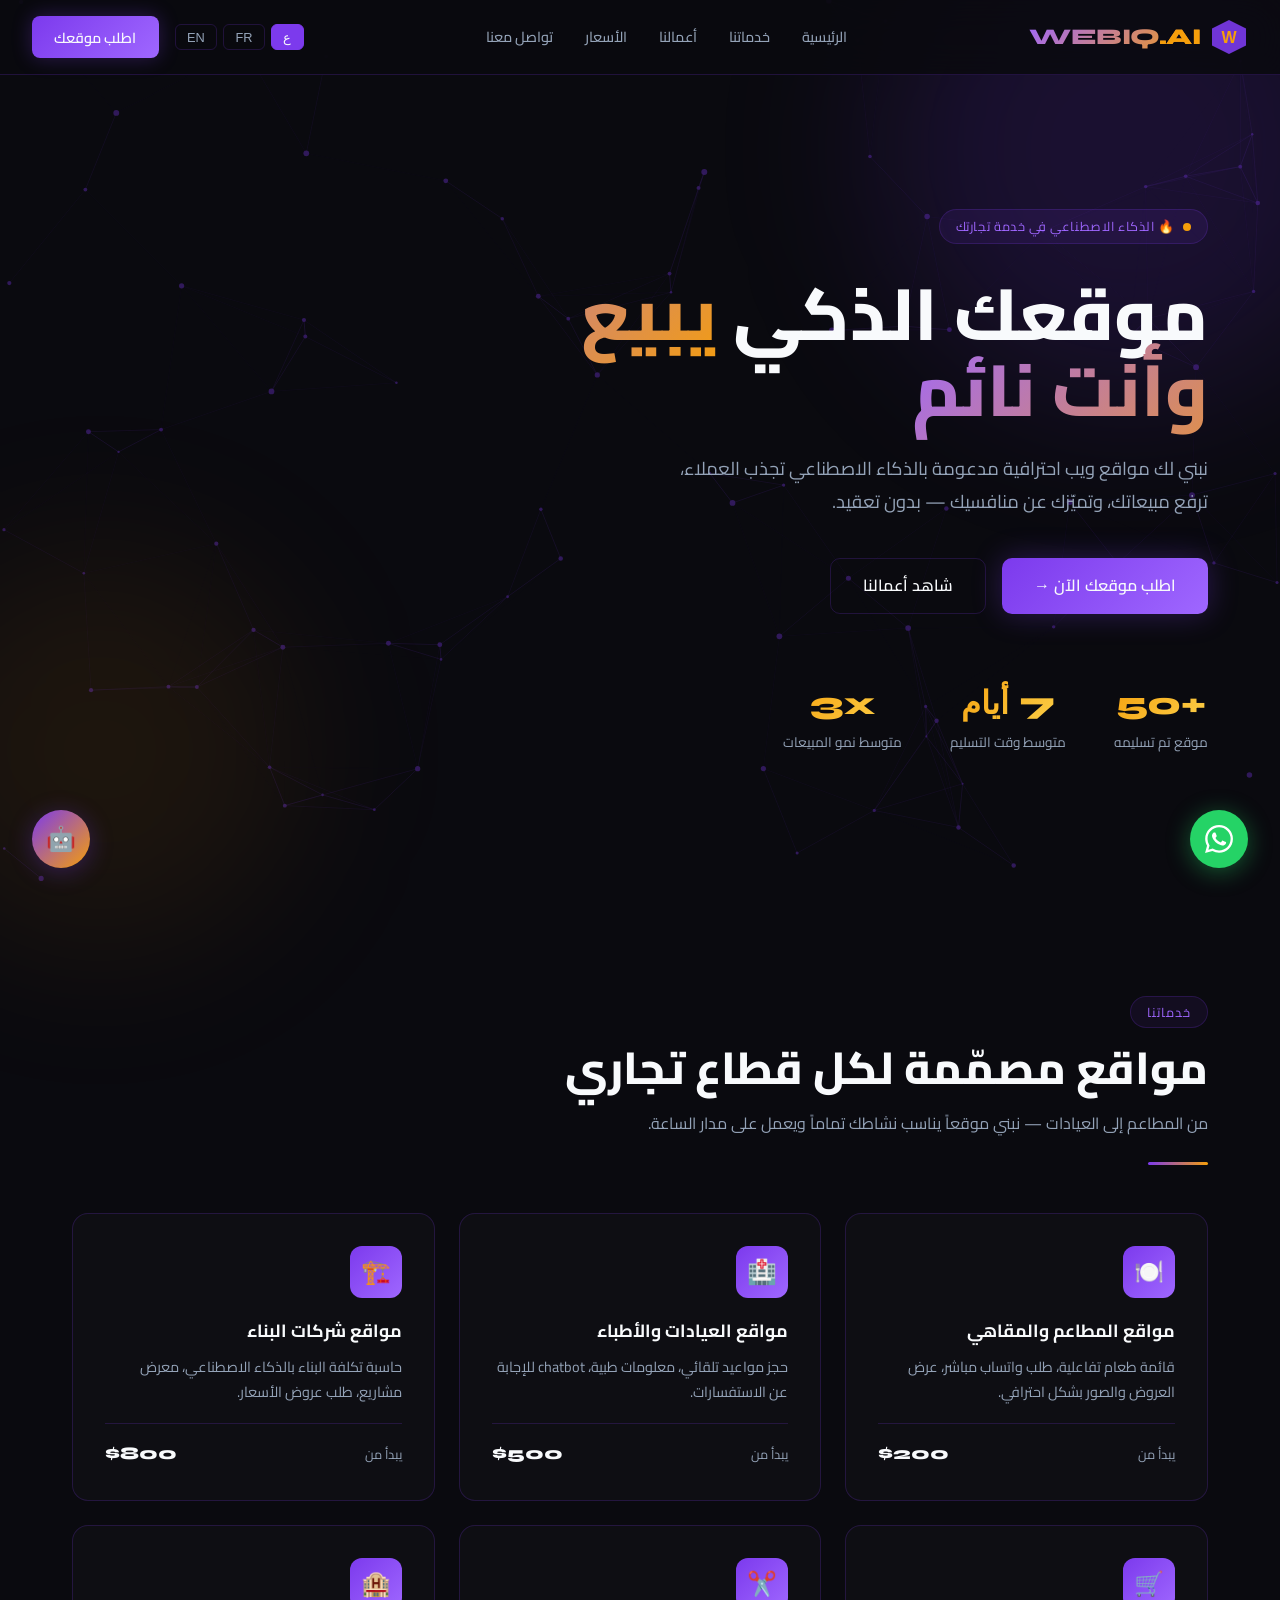
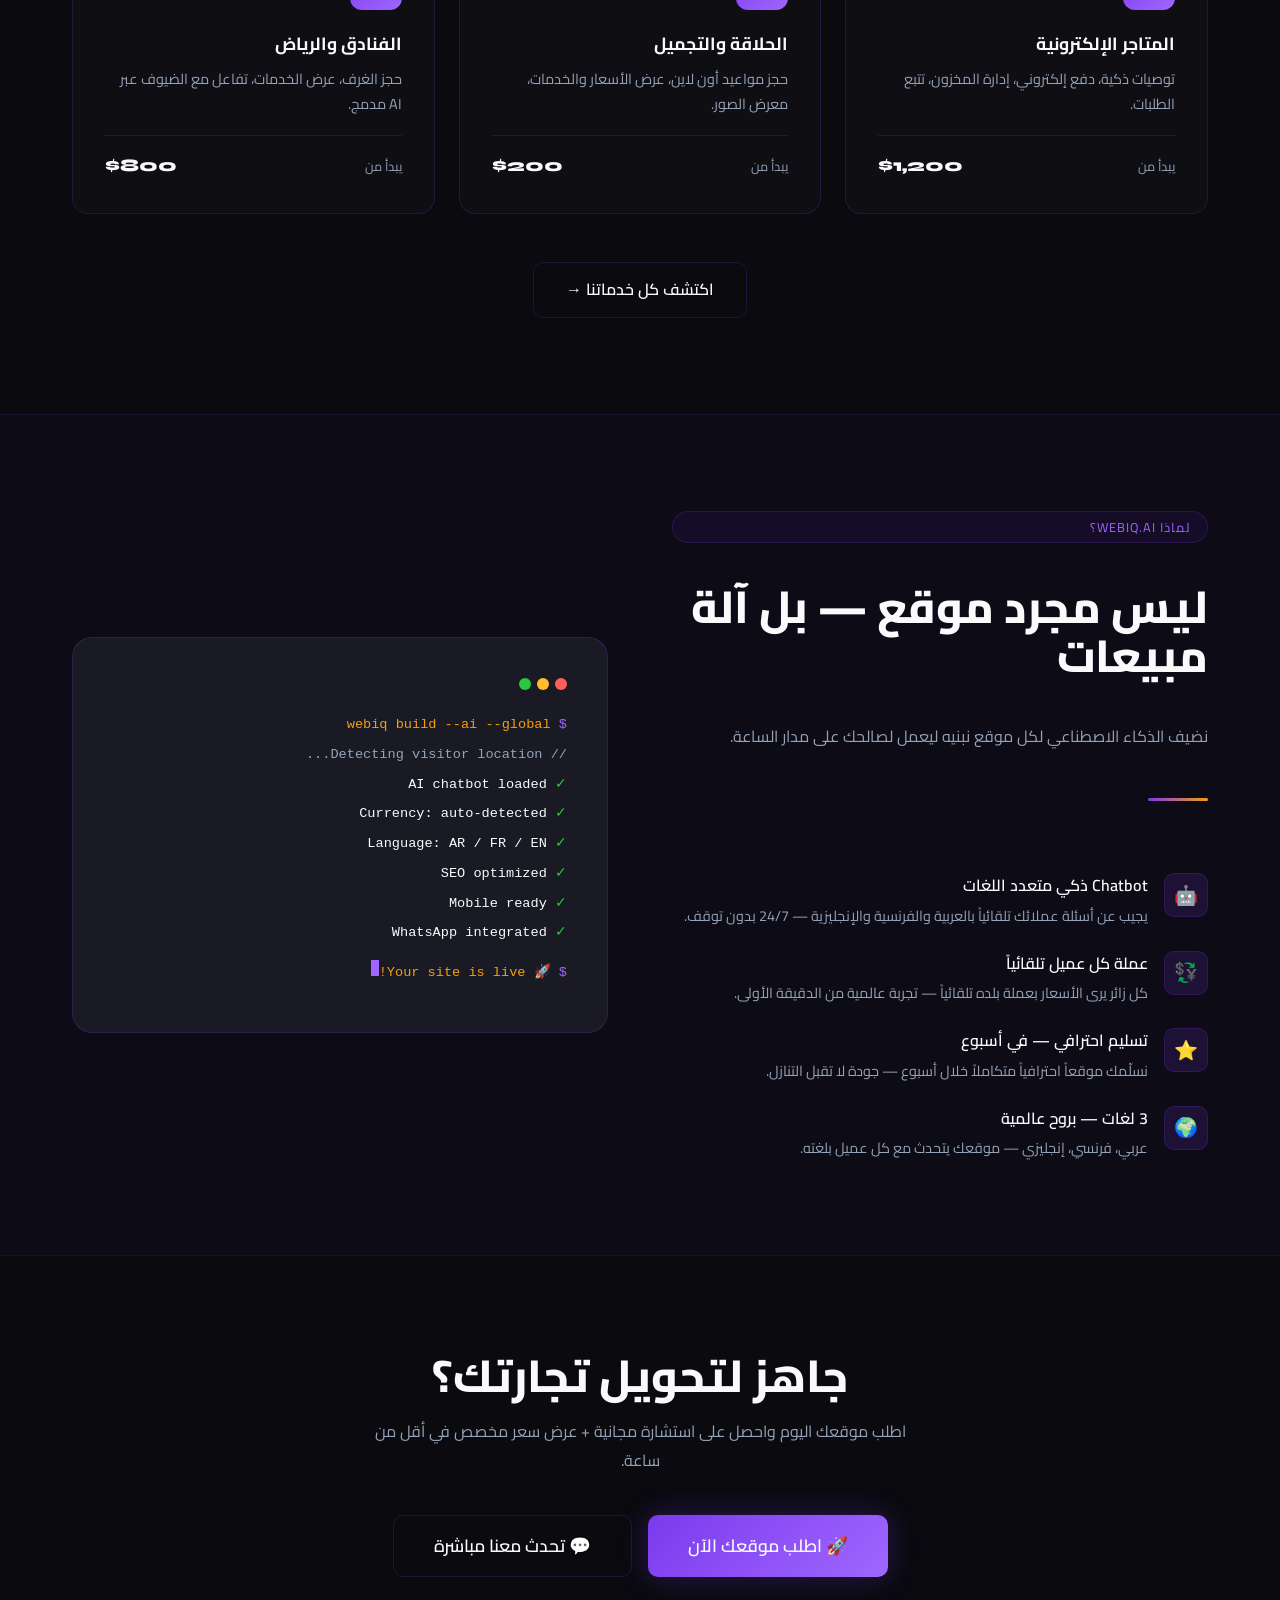
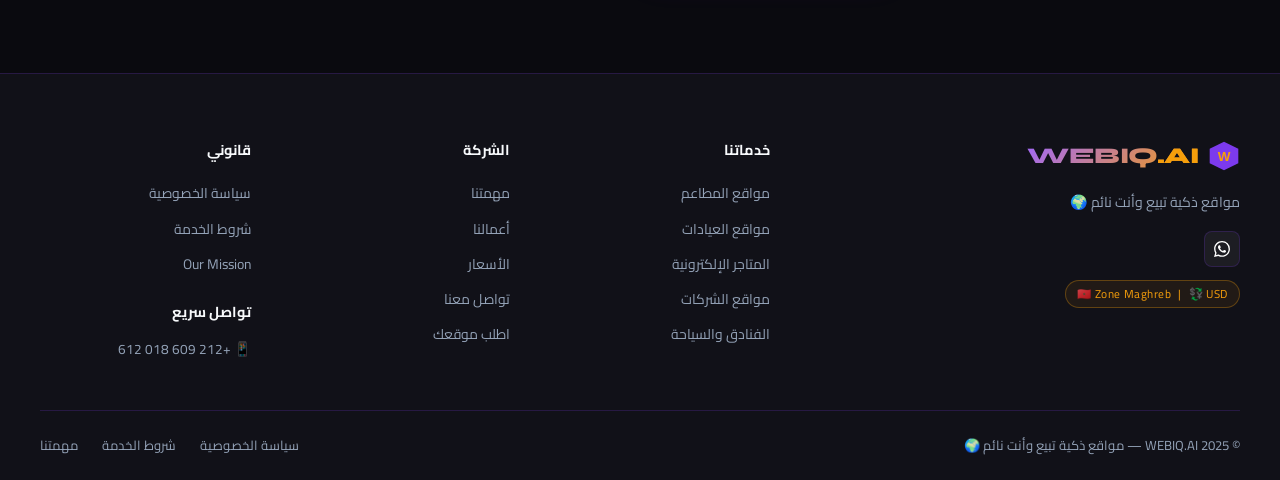
==== index.html @ ab4dd6e6 "the webiq site webiq-site" ====
<!DOCTYPE html>
<html lang="ar" dir="rtl">
<head>
<meta charset="UTF-8">
<meta name="viewport" content="width=device-width, initial-scale=1.0">
<title>WEBIQ.AI — Smart AI Websites That Sell While You Sleep</title>
<meta name="description" content="WEBIQ.AI builds professional AI-powered websites for businesses worldwide. Trilingual (AR/FR/EN), AI chatbot, smart booking, and automatic local currency display.">
<meta name="keywords" content="AI website, site web IA, موقع ذكاء اصطناعي, Maroc, Morocco, web design, chatbot, booking">
<meta property="og:title" content="WEBIQ.AI — Smart AI Websites">
<meta property="og:description" content="Professional AI-powered websites for businesses worldwide. 7-day professional delivery.">
<meta property="og:type" content="website">
<link rel="canonical" href="https://webiq.ai/">
<link rel="icon" href="data:image/svg+xml,<svg xmlns='http://www.w3.org/2000/svg' viewBox='0 0 100 100'><polygon points='50,5 95,27.5 95,72.5 50,95 5,72.5 5,27.5' fill='%237C3AED'/><text y='.9em' x='50%' text-anchor='middle' font-size='45' font-weight='900' fill='%23F59E0B' font-family='Arial'>W</text></svg>">
<link rel="stylesheet" href="style.css">
</head>
<body class="rtl">

<canvas id="neural-canvas"></canvas>
<div class="glow-orb orb1"></div>
<div class="glow-orb orb2"></div>

<!-- NAVBAR -->
<nav class="navbar">
  <a href="index.html" class="logo">
    <svg class="logo-icon" viewBox="0 0 38 38" fill="none">
      <polygon points="19,2 36,10.5 36,27.5 19,36 2,27.5 2,10.5" fill="#7C3AED" opacity="0.9"/>
      <text x="19" y="25" text-anchor="middle" font-size="16" font-weight="900" fill="#F59E0B" font-family="Arial">W</text>
    </svg>
    <span class="logo-text">WEBIQ<span class="logo-dot">.AI</span></span>
  </a>
  <ul class="nav-links">
    <li><a href="index.html" id="nav-home">الرئيسية</a></li>
    <li><a href="services.html" id="nav-services">خدماتنا</a></li>
    <li><a href="portfolio.html" id="nav-portfolio">أعمالنا</a></li>
    <li><a href="pricing.html" id="nav-pricing">الأسعار</a></li>
    <li><a href="contact.html" id="nav-contact">تواصل معنا</a></li>
  </ul>
  <div style="display:flex;align-items:center;gap:1rem;">
    <div class="lang-switcher">
      <button class="lang-btn" data-lang="ar">ع</button>
      <button class="lang-btn" data-lang="fr">FR</button>
      <button class="lang-btn" data-lang="en">EN</button>
    </div>
    <a href="order.html" class="nav-cta" id="nav-order">اطلب موقعك</a>
  </div>
</nav>

<!-- HERO -->
<div style="max-width:1200px;margin:0 auto;position:relative;z-index:1;">
<section class="hero">
  <div class="hero-content">
    <div class="hero-badge">
      <span class="pulse"></span>
      <span id="hero-badge">🔥 الذكاء الاصطناعي في خدمة تجارتك</span>
    </div>
    <h1 id="hero-h1">موقعك الذكي <span class="gradient-text">يبيع وأنت نائم</span></h1>
    <p id="hero-p">نبني لك مواقع ويب احترافية مدعومة بالذكاء الاصطناعي تجذب العملاء، ترفع مبيعاتك، وتميّزك عن منافسيك — بدون تعقيد.</p>
    <div class="hero-actions">
      <a href="order.html" class="btn-primary" id="hero-cta1">اطلب موقعك الآن →</a>
      <a href="portfolio.html" class="btn-secondary" id="hero-cta2">شاهد أعمالنا</a>
    </div>
    <div class="hero-stats">
      <div class="stat-item"><span class="stat-num" id="stat1-num">+50</span><span class="stat-label" id="stat1-label">موقع تم تسليمه</span></div>
      <div class="stat-item"><span class="stat-num" id="stat2-num">7 أيام</span><span class="stat-label" id="stat2-label">متوسط وقت التسليم</span></div>
      <div class="stat-item"><span class="stat-num" id="stat3-num">3x</span><span class="stat-label" id="stat3-label">متوسط نمو المبيعات</span></div>
    </div>
  </div>
</section>
</div>

<!-- SERVICES PREVIEW -->
<section style="position:relative;z-index:1;">
<div class="section-wrap">
  <span class="section-badge" id="services-badge">خدماتنا</span>
  <h2 class="section-title" id="services-title">مواقع مصمّمة لكل قطاع تجاري</h2>
  <p class="section-sub" id="services-sub">من المطاعم إلى العيادات — نبني موقعاً يناسب نشاطك تماماً ويعمل على مدار الساعة.</p>
  <div class="divider"></div>
  <div class="services-grid">
    <div class="service-card">
      <div class="service-icon">🍽️</div>
      <h3 id="sc1-title">مواقع المطاعم والمقاهي</h3>
      <p id="sc1-desc">قائمة طعام تفاعلية، طلب واتساب مباشر، عرض العروض والصور بشكل احترافي.</p>
      <div class="service-price"><span class="price-from" id="price-from-1">يبدأ من</span><span data-usd="250"></span></div>
    </div>
    <div class="service-card">
      <div class="service-icon">🏥</div>
      <h3 id="sc2-title">مواقع العيادات والأطباء</h3>
      <p id="sc2-desc">حجز مواعيد تلقائي، معلومات طبية، chatbot للإجابة عن الاستفسارات.</p>
      <div class="service-price"><span class="price-from" id="price-from-2">يبدأ من</span><span data-usd="300"></span></div>
    </div>
    <div class="service-card">
      <div class="service-icon">🏗️</div>
      <h3 id="sc3-title">مواقع شركات البناء</h3>
      <p id="sc3-desc">حاسبة تكلفة البناء بالذكاء الاصطناعي، معرض مشاريع، طلب عروض الأسعار.</p>
      <div class="service-price"><span class="price-from" id="price-from-3">يبدأ من</span><span data-usd="600"></span></div>
    </div>
    <div class="service-card">
      <div class="service-icon">🛒</div>
      <h3 id="sc4-title">المتاجر الإلكترونية</h3>
      <p id="sc4-desc">توصيات ذكية، دفع إلكتروني، إدارة المخزون، تتبع الطلبات.</p>
      <div class="service-price"><span class="price-from" id="price-from-4">يبدأ من</span><span data-usd="1200"></span></div>
    </div>
    <div class="service-card">
      <div class="service-icon">✂️</div>
      <h3 id="sc5-title">الحلاقة والتجميل</h3>
      <p id="sc5-desc">حجز مواعيد أون لاين، عرض الأسعار والخدمات، معرض الصور.</p>
      <div class="service-price"><span class="price-from" id="price-from-5">يبدأ من</span><span data-usd="200"></span></div>
    </div>
    <div class="service-card">
      <div class="service-icon">🏨</div>
      <h3 id="sc6-title">الفنادق والرياض</h3>
      <p id="sc6-desc">حجز الغرف، عرض الخدمات، تفاعل مع الضيوف عبر AI مدمج.</p>
      <div class="service-price"><span class="price-from" id="price-from-6">يبدأ من</span><span data-usd="800"></span></div>
    </div>
  </div>
  <div style="text-align:center;margin-top:3rem;">
    <a href="services.html" class="btn-secondary" id="services-more">اكتشف كل خدماتنا →</a>
  </div>
</div>
</section>

<!-- WHY US -->
<section style="background:rgba(124,58,237,0.03);border-top:1px solid rgba(124,58,237,0.1);border-bottom:1px solid rgba(124,58,237,0.1);position:relative;z-index:1;">
<div class="section-wrap">
  <div class="why-grid">
    <div class="why-features">
      <span class="section-badge" id="why-badge">لماذا WEBIQ.AI؟</span>
      <h2 class="section-title" id="why-title">ليس مجرد موقع — <span class="gradient-text">بل آلة مبيعات</span></h2>
      <p class="section-sub" id="why-sub">نضيف الذكاء الاصطناعي لكل موقع نبنيه ليعمل لصالحك على مدار الساعة.</p>
      <div class="divider"></div>
      <div class="feature-item">
        <div class="feature-icon">🤖</div>
        <div class="feature-text"><h4 id="why-f1-title">Chatbot ذكي متعدد اللغات</h4><p id="why-f1-p">يجيب عن أسئلة عملائك تلقائياً بالعربية والفرنسية والإنجليزية — 24/7.</p></div>
      </div>
      <div class="feature-item">
        <div class="feature-icon">💱</div>
        <div class="feature-text"><h4 id="why-f2-title">عملة كل عميل تلقائياً</h4><p id="why-f2-p">كل زائر يرى الأسعار بعملة بلده تلقائياً — تجربة عالمية من الدقيقة الأولى.</p></div>
      </div>
      <div class="feature-item">
        <div class="feature-icon">⭐</div>
        <div class="feature-text"><h4 id="why-f3-title">تسليم احترافي — في أسبوع</h4><p id="why-f3-p">نسلّمك موقعاً احترافياً متكاملاً خلال أسبوع — جودة لا تقبل التنازل.</p></div>
      </div>
      <div class="feature-item">
        <div class="feature-icon">🌍</div>
        <div class="feature-text"><h4 id="why-f4-title">3 لغات — بروح عالمية</h4><p id="why-f4-p">عربي، فرنسي، إنجليزي — موقعك يتحدث مع كل عميل بلغته.</p></div>
      </div>
    </div>
    <div class="why-visual">
      <div class="terminal-bar"><span class="t-dot red"></span><span class="t-dot yellow"></span><span class="t-dot green"></span></div>
      <div class="terminal-line"><span class="t-cmd">$ </span><span class="t-out">webiq build --ai --global</span></div>
      <div class="terminal-line"><span class="t-comment">// Detecting visitor location...</span></div>
      <div class="terminal-line"><span class="t-ok">✓ </span>AI chatbot loaded</div>
      <div class="terminal-line"><span class="t-ok">✓ </span>Currency: auto-detected</div>
      <div class="terminal-line"><span class="t-ok">✓ </span>Language: AR / FR / EN</div>
      <div class="terminal-line"><span class="t-ok">✓ </span>SEO optimized</div>
      <div class="terminal-line"><span class="t-ok">✓ </span>Mobile ready</div>
      <div class="terminal-line"><span class="t-ok">✓ </span>WhatsApp integrated</div>
      <div class="terminal-line" style="margin-top:1rem;"><span class="t-cmd">$ </span><span class="t-out">🚀 Your site is live!</span><span class="terminal-cursor"></span></div>
    </div>
  </div>
</div>
</section>

<!-- CTA -->
<section style="position:relative;z-index:1;">
<div class="section-wrap" style="text-align:center;">
  <h2 class="section-title" id="cta-title">جاهز لتحويل تجارتك؟</h2>
  <p class="section-sub" style="margin:1rem auto 2.5rem;" id="cta-sub">اطلب موقعك اليوم واحصل على استشارة مجانية + عرض سعر مخصص في أقل من ساعة.</p>
  <div style="display:flex;gap:1rem;justify-content:center;flex-wrap:wrap;">
    <a href="order.html" class="btn-primary" style="font-size:1.1rem;padding:1rem 2.5rem;" id="cta-btn1">🚀 اطلب موقعك الآن</a>
    <a href="https://wa.me/00212609018612" target="_blank" class="btn-secondary" style="font-size:1.1rem;padding:1rem 2.5rem;" id="cta-btn2">💬 تحدث معنا مباشرة</a>
  </div>
</div>
</section>

<!-- FOOTER -->
<footer class="footer-full">
  <div class="footer-grid">
    <div class="footer-brand">
      <a href="index.html" class="logo">
        <svg width="32" height="32" viewBox="0 0 38 38"><polygon points="19,2 36,10.5 36,27.5 19,36 2,27.5 2,10.5" fill="#7C3AED"/><text x="19" y="25" text-anchor="middle" font-size="16" font-weight="900" fill="#F59E0B" font-family="Arial">W</text></svg>
        <span class="logo-text">WEBIQ<span class="logo-dot">.AI</span></span>
      </a>
      <p id="footer-tagline">مواقع ذكية تبيع وأنت نائم 🌍</p>
      <div class="footer-social">
        <a class="social-btn" href="https://wa.me/00212609018612" target="_blank" title="WhatsApp">
          <svg width="16" height="16" viewBox="0 0 24 24" fill="white"><path d="M17.472 14.382c-.297-.149-1.758-.867-2.03-.967-.273-.099-.471-.148-.67.15-.197.297-.767.966-.94 1.164-.173.199-.347.223-.644.075-.297-.15-1.255-.463-2.39-1.475-.883-.788-1.48-1.761-1.653-2.059-.173-.297-.018-.458.13-.606.134-.133.298-.347.446-.52.149-.174.198-.298.298-.497.099-.198.05-.371-.025-.52-.075-.149-.669-1.612-.916-2.207-.242-.579-.487-.5-.669-.51-.173-.008-.371-.01-.57-.01-.198 0-.52.074-.792.372-.272.297-1.04 1.016-1.04 2.479 0 1.462 1.065 2.875 1.213 3.074.149.198 2.096 3.2 5.077 4.487.709.306 1.262.489 1.694.625.712.227 1.36.195 1.871.118.571-.085 1.758-.719 2.006-1.413.248-.694.248-1.289.173-1.413-.074-.124-.272-.198-.57-.347m-5.421 7.403h-.004a9.87 9.87 0 01-5.031-1.378l-.361-.214-3.741.982.998-3.648-.235-.374a9.86 9.86 0 01-1.51-5.26c.001-5.45 4.436-9.884 9.888-9.884 2.64 0 5.122 1.03 6.988 2.898a9.825 9.825 0 012.893 6.994c-.003 5.45-4.437 9.884-9.885 9.884m8.413-18.297A11.815 11.815 0 0012.05 0C5.495 0 .16 5.335.157 11.892c0 2.096.547 4.142 1.588 5.945L.057 24l6.305-1.654a11.882 11.882 0 005.683 1.448h.005c6.554 0 11.89-5.335 11.893-11.893a11.821 11.821 0 00-3.48-8.413Z"/></svg>
        </a>
      </div>
      <div id="currency-badge" style="margin-top:0.8rem;"></div>
    </div>
    <div class="footer-col">
      <h4 id="footer-h-services">خدماتنا</h4>
      <ul>
        <li><a href="services.html" id="footer-l-restaurants">مواقع المطاعم</a></li>
        <li><a href="services.html" id="footer-l-clinics">مواقع العيادات</a></li>
        <li><a href="services.html" id="footer-l-ecommerce">المتاجر الإلكترونية</a></li>
        <li><a href="services.html" id="footer-l-corporate">مواقع الشركات</a></li>
        <li><a href="services.html" id="footer-l-hotels">الفنادق والسياحة</a></li>
      </ul>
    </div>
    <div class="footer-col">
      <h4 id="footer-h-company">الشركة</h4>
      <ul>
        <li><a href="mission.html" id="footer-l-mission">مهمتنا</a></li>
        <li><a href="portfolio.html" id="footer-l-portfolio">أعمالنا</a></li>
        <li><a href="pricing.html" id="footer-l-pricing">الأسعار</a></li>
        <li><a href="contact.html" id="footer-l-contact">تواصل معنا</a></li>
        <li><a href="order.html" id="footer-l-order">اطلب موقعك</a></li>
      </ul>
    </div>
    <div class="footer-col">
      <h4 id="footer-h-legal">قانوني</h4>
      <ul>
        <li><a href="privacy.html" id="footer-l-privacy">سياسة الخصوصية</a></li>
        <li><a href="terms.html" id="footer-l-terms">شروط الخدمة</a></li>
        <li><a href="mission.html">Our Mission</a></li>
      </ul>
      <div style="margin-top:1.5rem;">
        <h4 id="footer-h-contact" style="font-weight:700;font-size:0.9rem;margin-bottom:0.8rem;color:var(--white);">تواصل سريع</h4>
        <a href="https://wa.me/00212609018612" style="color:var(--gray);font-size:0.85rem;text-decoration:none;">📱 +212 609 018 612</a>
      </div>
    </div>
  </div>
  <div class="footer-bottom">
    <p id="footer-copy">© 2025 WEBIQ.AI — Smart websites that sell 24/7 🌍</p>
    <div class="footer-legal">
      <a href="privacy.html" id="footer-privacy-link">Privacy Policy</a>
      <a href="terms.html" id="footer-terms-link">Terms of Service</a>
      <a href="mission.html" id="footer-mission-link">Our Mission</a>
    </div>
  </div>
</footer>

<!-- CHATBOT -->
<div class="chat-bubble">
  <button class="chat-toggle" id="chat-toggle">🤖</button>
  <div class="chat-box" id="chat-box">
    <div class="chat-header">
      <div class="chat-avatar">🤖</div>
      <div><div class="chat-name">WEBIQ.AI Assistant</div><div class="chat-status">● Online</div></div>
      <button class="chat-close" id="chat-close">✕</button>
    </div>
    <div class="chat-messages" id="chat-messages"></div>
    <a class="chat-wa" href="https://wa.me/00212609018612" target="_blank"><span>📱</span> WhatsApp</a>
    <div class="chat-input-row">
      <input class="chat-input" id="chat-input" placeholder="اكتب سؤالك هنا...">
      <button class="chat-send" id="chat-send">➤</button>
    </div>
  </div>
</div>

<!-- WA FLOAT -->
<a class="wa-float" href="https://wa.me/00212609018612" target="_blank" title="WhatsApp">
  <svg width="28" height="28" viewBox="0 0 24 24" fill="white"><path d="M17.472 14.382c-.297-.149-1.758-.867-2.03-.967-.273-.099-.471-.148-.67.15-.197.297-.767.966-.94 1.164-.173.199-.347.223-.644.075-.297-.15-1.255-.463-2.39-1.475-.883-.788-1.48-1.761-1.653-2.059-.173-.297-.018-.458.13-.606.134-.133.298-.347.446-.52.149-.174.198-.298.298-.497.099-.198.05-.371-.025-.52-.075-.149-.669-1.612-.916-2.207-.242-.579-.487-.5-.669-.51-.173-.008-.371-.01-.57-.01-.198 0-.52.074-.792.372-.272.297-1.04 1.016-1.04 2.479 0 1.462 1.065 2.875 1.213 3.074.149.198 2.096 3.2 5.077 4.487.709.306 1.262.489 1.694.625.712.227 1.36.195 1.871.118.571-.085 1.758-.719 2.006-1.413.248-.694.248-1.289.173-1.413-.074-.124-.272-.198-.57-.347m-5.421 7.403h-.004a9.87 9.87 0 01-5.031-1.378l-.361-.214-3.741.982.998-3.648-.235-.374a9.86 9.86 0 01-1.51-5.26c.001-5.45 4.436-9.884 9.888-9.884 2.64 0 5.122 1.03 6.988 2.898a9.825 9.825 0 012.893 6.994c-.003 5.45-4.437 9.884-9.885 9.884m8.413-18.297A11.815 11.815 0 0012.05 0C5.495 0 .16 5.335.157 11.892c0 2.096.547 4.142 1.588 5.945L.057 24l6.305-1.654a11.882 11.882 0 005.683 1.448h.005c6.554 0 11.89-5.335 11.893-11.893a11.821 11.821 0 00-3.48-8.413Z"/></svg>
</a>

<script src="main.js"></script>
</body>
</html>
---- style.css ----
@import url('https://fonts.googleapis.com/css2?family=Syne:wght@400;600;700;800&family=Inter:wght@300;400;500;600&family=Cairo:wght@400;600;700;800&display=swap');

:root {
  --black: #0A0A0F;
  --black2: #111118;
  --black3: #1A1A24;
  --purple: #7C3AED;
  --purple-light: #9F67FF;
  --purple-glow: rgba(124,58,237,0.3);
  --gold: #F59E0B;
  --gold-light: #FCD34D;
  --white: #F8FAFC;
  --gray: #94A3B8;
  --gray-dark: #334155;
  --border: rgba(124,58,237,0.2);
  --font-en: 'Syne', sans-serif;
  --font-body: 'Inter', sans-serif;
  --font-ar: 'Cairo', sans-serif;
}

*, *::before, *::after { margin:0; padding:0; box-sizing:border-box; }

html { scroll-behavior: smooth; }

body {
  background: var(--black);
  color: var(--white);
  font-family: var(--font-body);
  overflow-x: hidden;
  line-height: 1.6;
}

body.rtl { font-family: var(--font-ar); direction: rtl; }
body.fr { font-family: var(--font-body); }

/* ═══ CANVAS NEURAL BG ═══ */
#neural-canvas {
  position: fixed; top:0; left:0;
  width:100%; height:100%;
  pointer-events:none; z-index:0;
  opacity:0.4;
}

/* ═══ NAVBAR ═══ */
.navbar {
  position: fixed; top:0; left:0; right:0; z-index:1000;
  padding: 1rem 2rem;
  display: flex; align-items:center; justify-content:space-between;
  background: rgba(10,10,15,0.85);
  backdrop-filter: blur(20px);
  border-bottom: 1px solid var(--border);
  transition: all 0.3s;
}
.logo {
  display:flex; align-items:center; gap:0.6rem;
  text-decoration:none;
}
.logo-icon {
  width:38px; height:38px;
}
.logo-text {
  font-family: var(--font-en);
  font-weight:800; font-size:1.4rem;
  letter-spacing:-0.02em;
  background: linear-gradient(135deg, var(--purple-light), var(--gold));
  -webkit-background-clip:text; -webkit-text-fill-color:transparent;
}
.logo-dot { color: var(--gold); -webkit-text-fill-color: var(--gold); }

.nav-links {
  display:flex; gap:2rem; list-style:none; align-items:center;
}
.nav-links a {
  color: var(--gray); text-decoration:none;
  font-size:0.9rem; font-weight:500;
  transition: color 0.2s;
  position:relative;
}
.nav-links a::after {
  content:''; position:absolute; bottom:-4px; left:0;
  width:0; height:2px;
  background: linear-gradient(90deg, var(--purple), var(--gold));
  transition: width 0.3s;
}
.nav-links a:hover { color:var(--white); }
.nav-links a:hover::after { width:100%; }

.lang-switcher {
  display:flex; gap:0.4rem;
}
.lang-btn {
  padding:0.3rem 0.7rem; border-radius:6px;
  border:1px solid var(--border);
  background:transparent; color:var(--gray);
  font-size:0.8rem; cursor:pointer;
  transition:all 0.2s;
}
.lang-btn.active, .lang-btn:hover {
  background:var(--purple); color:var(--white);
  border-color:var(--purple);
}

.nav-cta {
  padding:0.6rem 1.4rem; border-radius:8px;
  background: linear-gradient(135deg, var(--purple), var(--purple-light));
  color:var(--white); text-decoration:none;
  font-size:0.9rem; font-weight:600;
  transition: all 0.3s;
  box-shadow: 0 0 20px var(--purple-glow);
}
.nav-cta:hover { transform:translateY(-2px); box-shadow:0 0 35px var(--purple-glow); }

.hamburger { display:none; flex-direction:column; gap:5px; cursor:pointer; }
.hamburger span { width:24px; height:2px; background:var(--white); border-radius:2px; transition:all 0.3s; }

/* ═══ HERO ═══ */
.hero {
  min-height:100vh; display:flex; align-items:center;
  padding: 8rem 2rem 4rem;
  position:relative; z-index:1;
  max-width:1200px; margin:0 auto;
}
.hero-content { max-width:700px; }

.hero-badge {
  display:inline-flex; align-items:center; gap:0.5rem;
  padding:0.4rem 1rem; border-radius:50px;
  border:1px solid var(--border);
  background:rgba(124,58,237,0.1);
  font-size:0.8rem; color:var(--purple-light);
  margin-bottom:2rem; letter-spacing:0.05em;
  text-transform:uppercase;
}
.hero-badge .pulse {
  width:8px; height:8px; border-radius:50%;
  background:var(--gold);
  animation: pulse 2s infinite;
}
@keyframes pulse {
  0%,100% { opacity:1; transform:scale(1); }
  50% { opacity:0.5; transform:scale(1.3); }
}

.hero h1 {
  font-family: var(--font-en);
  font-size: clamp(2.5rem, 6vw, 4.5rem);
  font-weight:800; line-height:1.05;
  margin-bottom:1.5rem;
  letter-spacing:-0.03em;
}
body.rtl .hero h1 { font-family: var(--font-ar); letter-spacing:0; }

.hero h1 .gradient-text {
  background: linear-gradient(135deg, var(--purple-light) 0%, var(--gold) 100%);
  -webkit-background-clip:text; -webkit-text-fill-color:transparent;
}

.hero p {
  font-size:1.15rem; color:var(--gray);
  max-width:560px; margin-bottom:2.5rem;
  line-height:1.8;
}

.hero-actions { display:flex; gap:1rem; flex-wrap:wrap; }

.btn-primary {
  padding:0.9rem 2rem; border-radius:10px;
  background: linear-gradient(135deg, var(--purple), var(--purple-light));
  color:var(--white); text-decoration:none;
  font-weight:600; font-size:1rem;
  transition:all 0.3s;
  box-shadow: 0 0 30px var(--purple-glow);
  display:inline-flex; align-items:center; gap:0.5rem;
}
.btn-primary:hover { transform:translateY(-3px); box-shadow:0 0 50px var(--purple-glow); }

.btn-secondary {
  padding:0.9rem 2rem; border-radius:10px;
  border:1px solid var(--border);
  color:var(--white); text-decoration:none;
  font-weight:600; font-size:1rem;
  transition:all 0.3s;
  background:transparent;
  display:inline-flex; align-items:center; gap:0.5rem;
}
.btn-secondary:hover { border-color:var(--purple); background:var(--purple-glow); }

.hero-stats {
  margin-top:4rem; display:flex; gap:3rem; flex-wrap:wrap;
}
.stat-item { text-align:center; }
.stat-num {
  font-family:var(--font-en); font-size:2rem; font-weight:800;
  background:linear-gradient(135deg,var(--gold),var(--gold-light));
  -webkit-background-clip:text; -webkit-text-fill-color:transparent;
  display:block;
}
.stat-label { color:var(--gray); font-size:0.85rem; }

/* ═══ SECTIONS ═══ */
section { position:relative; z-index:1; }

.section-wrap { max-width:1200px; margin:0 auto; padding:6rem 2rem; }

.section-badge {
  display:inline-block; padding:0.3rem 1rem;
  border-radius:50px; border:1px solid var(--border);
  background:rgba(124,58,237,0.08);
  color:var(--purple-light); font-size:0.8rem;
  letter-spacing:0.08em; text-transform:uppercase;
  margin-bottom:1rem;
}

.section-title {
  font-family:var(--font-en); font-size:clamp(1.8rem,4vw,2.8rem);
  font-weight:800; letter-spacing:-0.02em;
  margin-bottom:1rem; line-height:1.1;
}
body.rtl .section-title { font-family:var(--font-ar); letter-spacing:0; }

.section-sub { color:var(--gray); font-size:1rem; max-width:560px; line-height:1.8; }

.divider { width:60px; height:3px; border-radius:2px;
  background:linear-gradient(90deg,var(--purple),var(--gold));
  margin:1.5rem 0 3rem; }

/* ═══ SERVICES GRID ═══ */
.services-grid { display:grid; grid-template-columns:repeat(auto-fit,minmax(280px,1fr)); gap:1.5rem; margin-top:3rem; }

.service-card {
  padding:2rem; border-radius:16px;
  border:1px solid var(--border);
  background: rgba(255,255,255,0.02);
  transition:all 0.4s;
  position:relative; overflow:hidden;
}
.service-card::before {
  content:''; position:absolute; inset:0;
  background:linear-gradient(135deg,var(--purple-glow),transparent);
  opacity:0; transition:opacity 0.4s;
}
.service-card:hover { transform:translateY(-6px); border-color:var(--purple); }
.service-card:hover::before { opacity:1; }

.service-icon {
  width:52px; height:52px; border-radius:12px;
  background:linear-gradient(135deg,var(--purple),var(--purple-light));
  display:flex; align-items:center; justify-content:center;
  font-size:1.5rem; margin-bottom:1.2rem;
}
.service-card h3 {
  font-size:1.1rem; font-weight:700; margin-bottom:0.6rem;
}
.service-card p { color:var(--gray); font-size:0.9rem; line-height:1.7; }

.service-price {
  margin-top:1.2rem; padding-top:1rem;
  border-top:1px solid var(--border);
  display:flex; align-items:center; justify-content:space-between;
}
.price-from { color:var(--gray); font-size:0.8rem; }
.price-num {
  font-family:var(--font-en); font-weight:800;
  color:var(--gold); font-size:1.1rem;
}

/* ═══ WHY US ═══ */
.why-grid { display:grid; grid-template-columns:1fr 1fr; gap:4rem; align-items:center; }
.why-visual {
  background:var(--black3);
  border-radius:20px; padding:2.5rem;
  border:1px solid var(--border);
  position:relative;
}
.terminal-bar {
  display:flex; gap:6px; margin-bottom:1.5rem;
}
.t-dot { width:12px; height:12px; border-radius:50%; }
.t-dot.red { background:#FF5F57; }
.t-dot.yellow { background:#FFBD2E; }
.t-dot.green { background:#28C840; }
.terminal-line { font-family:monospace; font-size:0.85rem; margin-bottom:0.5rem; }
.terminal-line .t-cmd { color:var(--purple-light); }
.terminal-line .t-out { color:var(--gold); }
.terminal-line .t-ok { color:#28C840; }
.terminal-line .t-comment { color:var(--gray); }
.terminal-cursor { display:inline-block; width:8px; height:16px; background:var(--purple-light); animation:blink 1s infinite; }
@keyframes blink { 0%,100%{opacity:1} 50%{opacity:0} }

.why-features { display:flex; flex-direction:column; gap:1.5rem; }
.feature-item { display:flex; gap:1rem; }
.feature-icon {
  width:44px; height:44px; border-radius:10px;
  background:rgba(124,58,237,0.15); border:1px solid var(--border);
  display:flex; align-items:center; justify-content:center;
  font-size:1.2rem; flex-shrink:0;
}
.feature-text h4 { font-weight:600; margin-bottom:0.3rem; }
.feature-text p { color:var(--gray); font-size:0.9rem; }

/* ═══ PRICING ═══ */
.pricing-grid { display:grid; grid-template-columns:repeat(auto-fit,minmax(280px,1fr)); gap:1.5rem; margin-top:3rem; }

.price-card {
  padding:2.5rem; border-radius:16px;
  border:1px solid var(--border);
  background:rgba(255,255,255,0.02);
  position:relative; overflow:hidden;
  transition:all 0.4s;
}
.price-card.featured {
  border-color:var(--purple);
  background:linear-gradient(135deg,rgba(124,58,237,0.15),rgba(245,158,11,0.05));
}
.price-card.featured::after {
  content:'⭐ الأكثر طلبًا'; position:absolute; top:1.2rem; right:-2.5rem;
  background:linear-gradient(135deg,var(--purple),var(--gold));
  color:var(--white); font-size:0.75rem; font-weight:700;
  padding:0.3rem 3rem; transform:rotate(45deg);
}
.price-card:hover { transform:translateY(-6px); }

.price-tier { color:var(--gray); font-size:0.85rem; text-transform:uppercase; letter-spacing:0.08em; margin-bottom:1rem; }
.price-amount { font-family:var(--font-en); font-size:2.2rem; font-weight:800; color:var(--white); }
.price-currency { color:var(--gold); font-size:1rem; }
.price-desc { color:var(--gray); font-size:0.9rem; margin:0.5rem 0 1.5rem; }

.price-features { list-style:none; display:flex; flex-direction:column; gap:0.7rem; margin-bottom:2rem; }
.price-features li { display:flex; align-items:center; gap:0.7rem; font-size:0.9rem; color:var(--gray); }
.price-features li .check { color:var(--purple-light); font-weight:700; }

.btn-price {
  display:block; text-align:center; padding:0.8rem;
  border-radius:10px; text-decoration:none;
  font-weight:600; font-size:0.95rem;
  transition:all 0.3s;
}
.btn-price-outline {
  border:1px solid var(--border); color:var(--white);
}
.btn-price-outline:hover { border-color:var(--purple); background:var(--purple-glow); }
.btn-price-filled {
  background:linear-gradient(135deg,var(--purple),var(--purple-light));
  color:var(--white);
  box-shadow:0 0 25px var(--purple-glow);
}
.btn-price-filled:hover { transform:translateY(-2px); box-shadow:0 0 40px var(--purple-glow); }

/* ═══ CHATBOT ═══ */
.chat-bubble {
  position:fixed; bottom:2rem; left:2rem; z-index:999;
}
.chat-toggle {
  width:58px; height:58px; border-radius:50%;
  background:linear-gradient(135deg,var(--purple),var(--gold));
  border:none; cursor:pointer;
  display:flex; align-items:center; justify-content:center;
  font-size:1.5rem;
  box-shadow:0 4px 25px var(--purple-glow);
  transition:all 0.3s;
}
.chat-toggle:hover { transform:scale(1.1); }
.chat-box {
  position:absolute; bottom:70px; left:0;
  width:320px; border-radius:16px;
  background:var(--black2); border:1px solid var(--border);
  overflow:hidden; display:none;
  box-shadow:0 20px 60px rgba(0,0,0,0.5);
}
.chat-box.open { display:flex; flex-direction:column; }
.chat-header {
  padding:1rem 1.2rem;
  background:linear-gradient(135deg,var(--purple),var(--purple-light));
  display:flex; align-items:center; gap:0.7rem;
}
.chat-avatar { width:36px; height:36px; border-radius:50%; background:var(--gold); display:flex; align-items:center; justify-content:center; font-size:1.1rem; }
.chat-name { font-weight:700; font-size:0.95rem; }
.chat-status { font-size:0.75rem; opacity:0.8; }
.chat-close { margin-left:auto; background:none; border:none; color:white; cursor:pointer; font-size:1.2rem; }
.chat-messages {
  padding:1rem; min-height:200px; max-height:280px;
  overflow-y:auto; display:flex; flex-direction:column; gap:0.7rem;
}
.msg { padding:0.6rem 0.9rem; border-radius:12px; max-width:80%; font-size:0.88rem; line-height:1.5; }
.msg.bot { background:var(--black3); border:1px solid var(--border); align-self:flex-start; }
.msg.user { background:linear-gradient(135deg,var(--purple),var(--purple-light)); align-self:flex-end; }
.chat-input-row {
  padding:0.8rem; border-top:1px solid var(--border);
  display:flex; gap:0.5rem;
}
.chat-input {
  flex:1; padding:0.6rem 0.8rem; border-radius:8px;
  background:var(--black3); border:1px solid var(--border);
  color:var(--white); font-size:0.88rem; outline:none;
}
.chat-send {
  width:36px; height:36px; border-radius:8px;
  background:var(--purple); border:none; cursor:pointer;
  color:white; font-size:1rem;
}
.chat-wa {
  margin:0 1rem 1rem; display:flex; align-items:center; gap:0.5rem;
  padding:0.7rem 1rem; border-radius:10px;
  background:rgba(37,211,102,0.1); border:1px solid rgba(37,211,102,0.3);
  color:#25D366; text-decoration:none; font-size:0.85rem; font-weight:600;
  transition:all 0.2s;
}
.chat-wa:hover { background:rgba(37,211,102,0.2); }

/* ═══ WHATSAPP FLOAT ═══ */
.wa-float {
  position:fixed; bottom:2rem; right:2rem; z-index:999;
  width:58px; height:58px; border-radius:50%;
  background:#25D366;
  display:flex; align-items:center; justify-content:center;
  text-decoration:none; font-size:1.7rem;
  box-shadow:0 4px 25px rgba(37,211,102,0.4);
  transition:all 0.3s;
}
.wa-float:hover { transform:scale(1.1); }

/* ═══ ORDER FORM ═══ */
.order-form-wrap {
  max-width:800px; margin:0 auto; padding:6rem 2rem;
}
.form-grid { display:grid; grid-template-columns:1fr 1fr; gap:1.5rem; margin-top:2rem; }
.form-group { display:flex; flex-direction:column; gap:0.5rem; }
.form-group.full { grid-column:1/-1; }
label { font-size:0.9rem; color:var(--gray); font-weight:500; }
.form-input, .form-select, .form-textarea {
  padding:0.8rem 1rem; border-radius:10px;
  background:var(--black3); border:1px solid var(--border);
  color:var(--white); font-size:0.95rem; outline:none;
  transition:border-color 0.3s; font-family:inherit;
}
.form-input:focus, .form-select:focus, .form-textarea:focus { border-color:var(--purple); }
.form-textarea { min-height:120px; resize:vertical; }
.form-select option { background:var(--black2); }

.form-section-title {
  grid-column:1/-1; font-size:1rem; font-weight:700;
  color:var(--purple-light); padding-bottom:0.5rem;
  border-bottom:1px solid var(--border); margin-top:1rem;
}

.checkbox-group { display:flex; flex-wrap:wrap; gap:0.7rem; }
.checkbox-item {
  display:flex; align-items:center; gap:0.4rem;
  padding:0.4rem 0.8rem; border-radius:8px;
  border:1px solid var(--border); cursor:pointer;
  font-size:0.85rem; transition:all 0.2s;
}
.checkbox-item:hover { border-color:var(--purple); }
.checkbox-item input { accent-color:var(--purple); }

.btn-submit {
  width:100%; padding:1rem; margin-top:2rem;
  border-radius:12px; border:none; cursor:pointer;
  background:linear-gradient(135deg,var(--purple),var(--gold));
  color:var(--white); font-size:1rem; font-weight:700;
  letter-spacing:0.03em; transition:all 0.3s;
  box-shadow:0 0 30px var(--purple-glow);
}
.btn-submit:hover { transform:translateY(-3px); box-shadow:0 0 50px var(--purple-glow); }

/* ═══ FOOTER ═══ */
footer {
  position:relative; z-index:1;
  border-top:1px solid var(--border);
  padding:3rem 2rem;
}
.footer-wrap { max-width:1200px; margin:0 auto; display:flex; justify-content:space-between; align-items:center; flex-wrap:wrap; gap:2rem; }
.footer-copy { color:var(--gray); font-size:0.85rem; }
.footer-links { display:flex; gap:1.5rem; }
.footer-links a { color:var(--gray); text-decoration:none; font-size:0.85rem; transition:color 0.2s; }
.footer-links a:hover { color:var(--purple-light); }

/* ═══ CONTACT ═══ */
.contact-grid { display:grid; grid-template-columns:1fr 1fr; gap:4rem; margin-top:3rem; }
.contact-info { display:flex; flex-direction:column; gap:1.5rem; }
.contact-item { display:flex; gap:1rem; align-items:flex-start; }
.contact-icon { font-size:1.5rem; }
.contact-text h4 { font-weight:600; margin-bottom:0.2rem; }
.contact-text p, .contact-text a { color:var(--gray); font-size:0.9rem; text-decoration:none; }
.contact-text a:hover { color:var(--purple-light); }

/* ═══ PORTFOLIO ═══ */
.portfolio-grid { display:grid; grid-template-columns:repeat(auto-fit,minmax(300px,1fr)); gap:1.5rem; margin-top:3rem; }
.port-card {
  border-radius:16px; overflow:hidden;
  border:1px solid var(--border); background:var(--black3);
  transition:all 0.4s;
}
.port-card:hover { transform:translateY(-6px); border-color:var(--purple); }
.port-thumb {
  height:180px;
  display:flex; align-items:center; justify-content:center; font-size:3rem;
  position:relative; overflow:hidden;
}
.port-info { padding:1.2rem; }
.port-info h3 { font-weight:700; margin-bottom:0.3rem; }
.port-info p { color:var(--gray); font-size:0.88rem; }
.port-tag {
  display:inline-block; margin-top:0.7rem;
  padding:0.2rem 0.6rem; border-radius:6px;
  background:rgba(124,58,237,0.15); border:1px solid var(--border);
  color:var(--purple-light); font-size:0.75rem;
}

/* ═══ PAGE HEADER ═══ */
.page-header {
  min-height:40vh; display:flex; align-items:flex-end;
  padding:8rem 2rem 3rem; position:relative; z-index:1;
  max-width:1200px; margin:0 auto;
}

/* ═══ GLOW BG ═══ */
.glow-orb {
  position:fixed; border-radius:50%;
  filter:blur(80px); pointer-events:none; z-index:0;
}
.orb1 { width:500px; height:500px; top:-100px; right:-100px; background:rgba(124,58,237,0.15); }
.orb2 { width:400px; height:400px; bottom:-50px; left:-100px; background:rgba(245,158,11,0.08); }

/* ═══ RESPONSIVE ═══ */
@media(max-width:768px){
  .nav-links { display:none; }
  .hamburger { display:flex; }
  .why-grid { grid-template-columns:1fr; }
  .form-grid { grid-template-columns:1fr; }
  .contact-grid { grid-template-columns:1fr; }
  .hero-stats { gap:1.5rem; }
  .chat-box { width:280px; }
  .price-card.featured::after { display:none; }
}

/* ═══ SMART CURRENCY ═══ */
.price-usd { font-family:var(--font-en); font-weight:800; font-size:2rem; color:var(--white); }
.price-local { display:block; font-size:0.85rem; color:var(--gold); font-weight:600; margin-top:0.2rem; font-family:var(--font-body); }
#currency-badge {
  display:inline-block; font-size:0.72rem; padding:0.25rem 0.7rem;
  border-radius:20px; border:1px solid rgba(245,158,11,0.3);
  color:var(--gold); background:rgba(245,158,11,0.07);
  margin-bottom:1.5rem; letter-spacing:0.04em;
}
[data-usd] .price-usd { font-size:1.1rem; }
[data-usd] .price-local { display:inline; font-size:0.8rem; margin-top:0; margin-right:0.3rem; }

/* ═══ FOOTER FULL ═══ */
.footer-full {
  position:relative; z-index:1;
  border-top:1px solid var(--border);
  background:var(--black2);
  padding:4rem 2rem 1.5rem;
}
.footer-grid {
  max-width:1200px; margin:0 auto;
  display:grid; grid-template-columns:2fr 1fr 1fr 1fr; gap:3rem;
  margin-bottom:3rem;
}
.footer-brand p { color:var(--gray); font-size:0.88rem; line-height:1.8; margin:1rem 0; max-width:280px; }
.footer-col h4 { font-weight:700; font-size:0.9rem; margin-bottom:1.2rem; color:var(--white); }
.footer-col ul { list-style:none; display:flex; flex-direction:column; gap:0.6rem; }
.footer-col ul li a { color:var(--gray); text-decoration:none; font-size:0.87rem; transition:color 0.2s; }
.footer-col ul li a:hover { color:var(--purple-light); }
.footer-bottom {
  max-width:1200px; margin:0 auto;
  padding-top:1.5rem; border-top:1px solid var(--border);
  display:flex; justify-content:space-between; align-items:center; flex-wrap:wrap; gap:1rem;
}
.footer-bottom p { color:var(--gray); font-size:0.82rem; }
.footer-legal { display:flex; gap:1.5rem; }
.footer-legal a { color:var(--gray); text-decoration:none; font-size:0.82rem; transition:color 0.2s; }
.footer-legal a:hover { color:var(--purple-light); }
.footer-social { display:flex; gap:0.7rem; margin-top:0.8rem; }
.social-btn {
  width:36px; height:36px; border-radius:8px;
  background:rgba(255,255,255,0.05); border:1px solid var(--border);
  display:flex; align-items:center; justify-content:center;
  text-decoration:none; font-size:1rem; transition:all 0.2s;
}
.social-btn:hover { background:var(--purple); border-color:var(--purple); }
@media(max-width:768px){
  .footer-grid { grid-template-columns:1fr 1fr; gap:2rem; }
}
@media(max-width:480px){
  .footer-grid { grid-template-columns:1fr; }
}
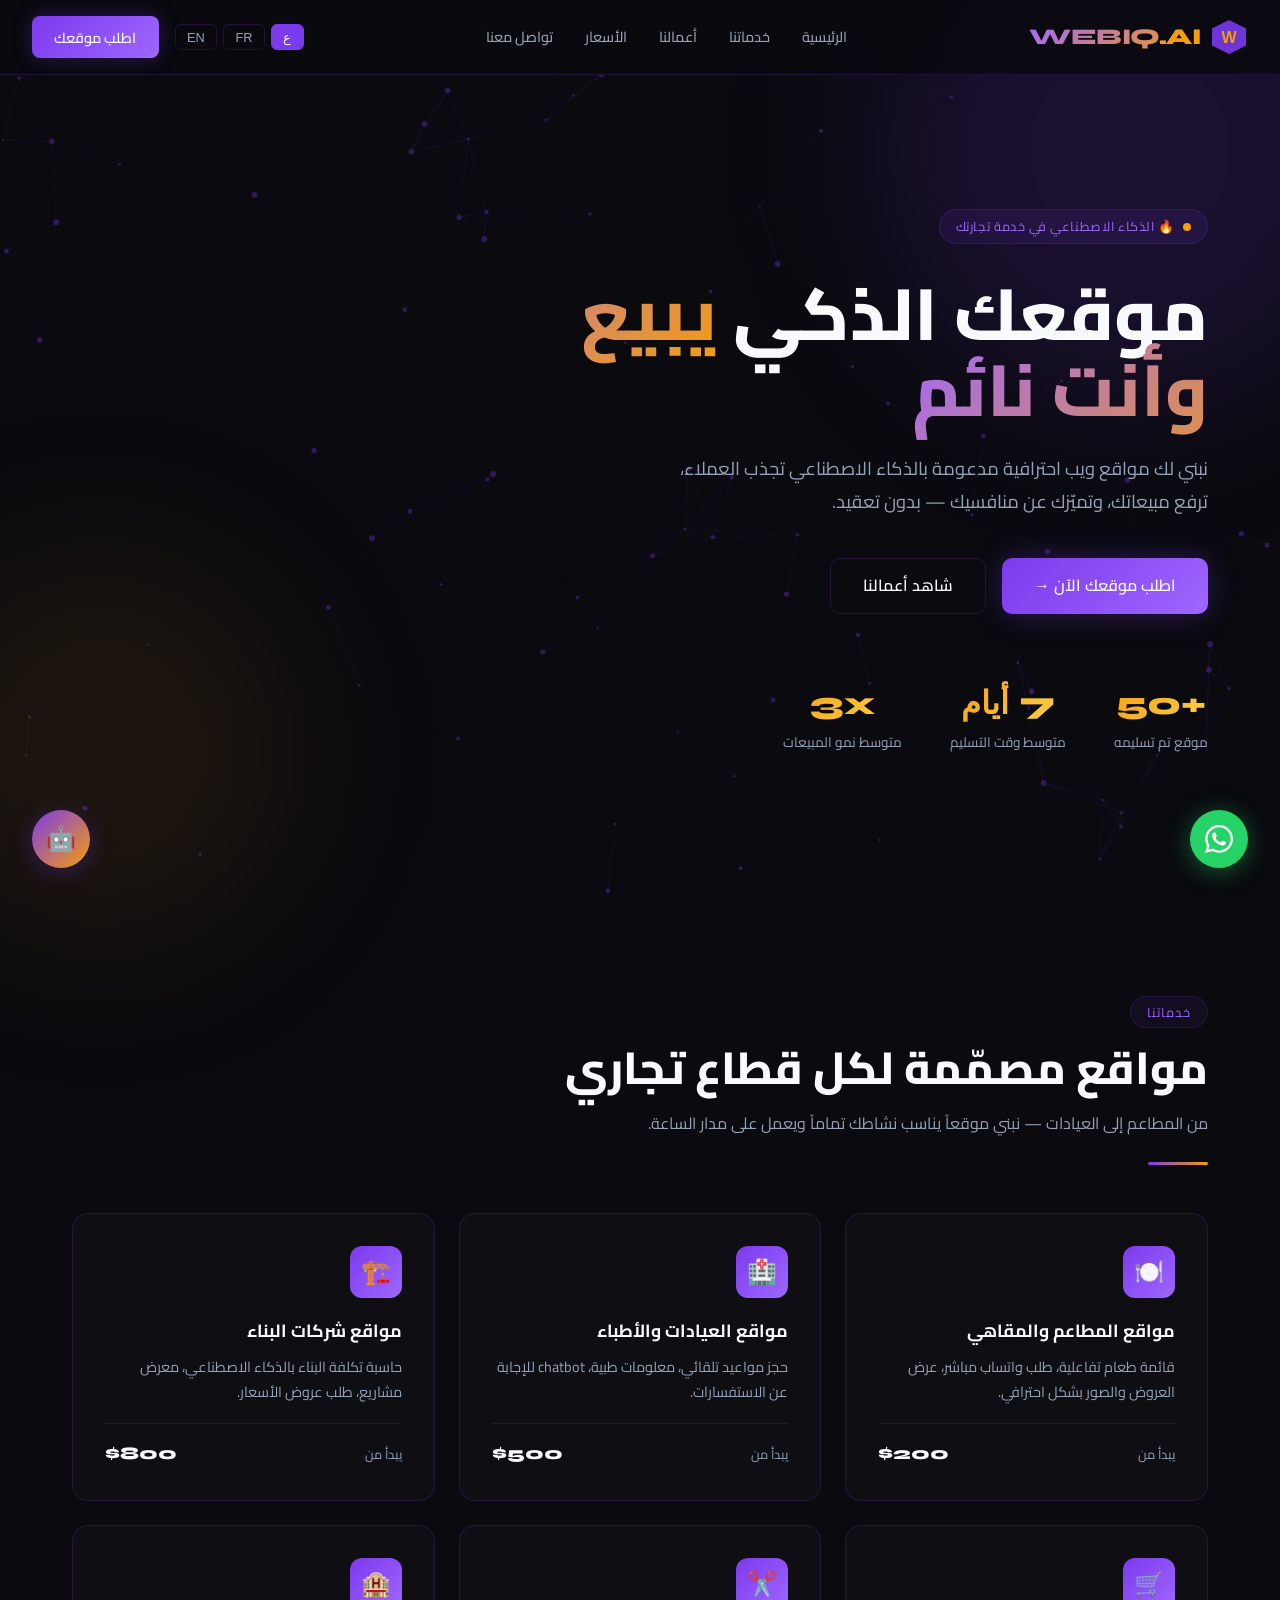
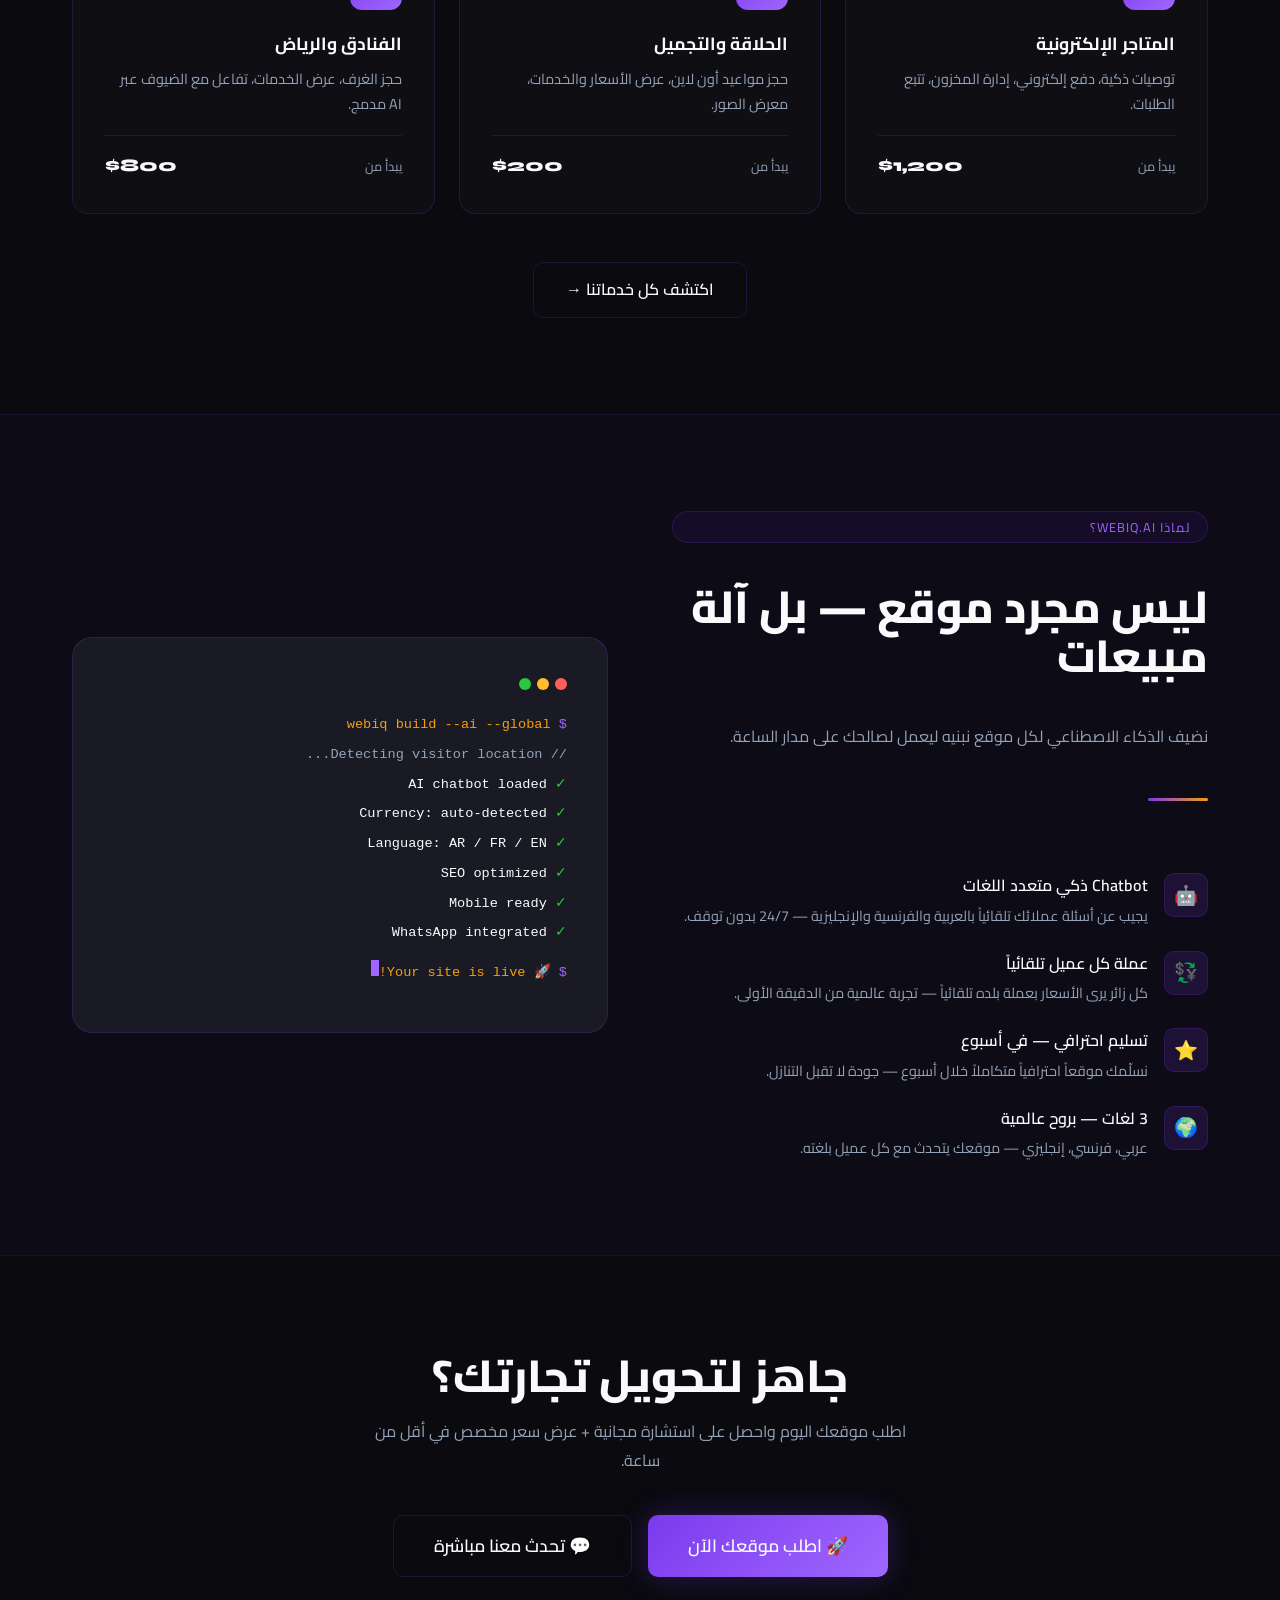
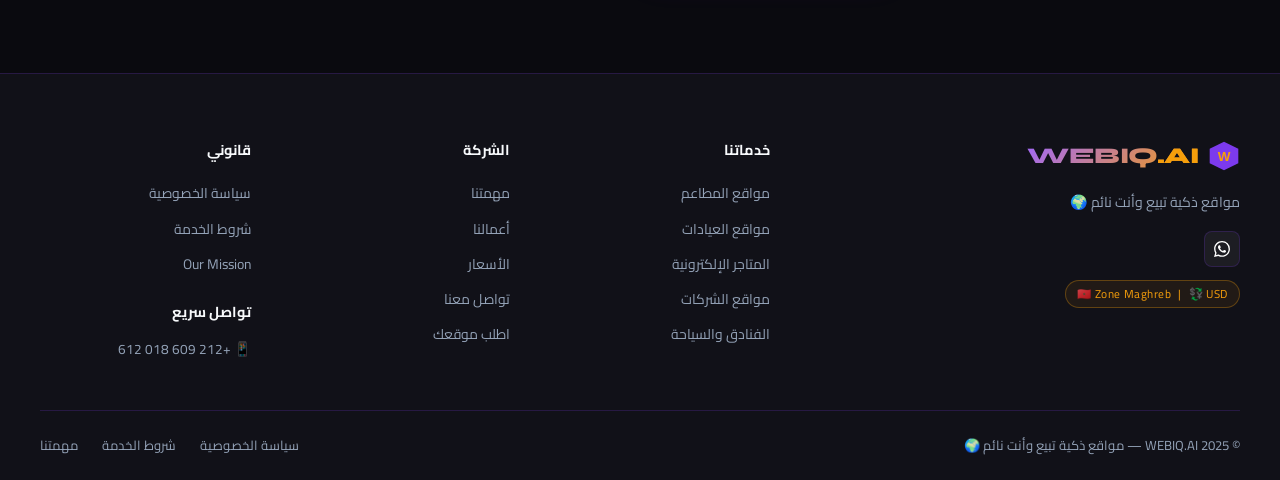
==== commit d05eb14c: "webiq_v7_seo webiq_v7_seo" ====
--- a/index.html
+++ b/index.html
@@ -9,7 +9,68 @@
 <meta property="og:title" content="WEBIQ.AI — Smart AI Websites">
 <meta property="og:description" content="Professional AI-powered websites for businesses worldwide. 7-day professional delivery.">
 <meta property="og:type" content="website">
-<link rel="canonical" href="https://webiq.ai/">
+<meta property="og:url" content="https://thewebiq.pro/">
+<meta property="og:image" content="https://thewebiq.pro/og-image.png">
+<meta name="twitter:card" content="summary_large_image">
+<meta name="twitter:title" content="WEBIQ.AI — Smart AI Websites That Sell While You Sleep">
+<meta name="twitter:description" content="Professional AI-powered websites for businesses worldwide. Trilingual, AI chatbot, smart pricing. From $200.">
+
+<!-- Canonical — thewebiq.pro is the real domain -->
+<link rel="canonical" href="https://thewebiq.pro/">
+
+<!-- hreflang for multilingual SEO -->
+<link rel="alternate" hreflang="ar" href="https://thewebiq.pro/">
+<link rel="alternate" hreflang="fr" href="https://thewebiq.pro/">
+<link rel="alternate" hreflang="en" href="https://thewebiq.pro/">
+<link rel="alternate" hreflang="x-default" href="https://thewebiq.pro/">
+
+<!-- Schema.org — LocalBusiness + ProfessionalService -->
+<script type="application/ld+json">
+{
+  "@context": "https://schema.org",
+  "@type": ["ProfessionalService", "WebSite"],
+  "name": "WEBIQ.AI",
+  "alternateName": "The WebIQ",
+  "description": "AI-powered website agency building trilingual professional websites for businesses worldwide. Automatic geo-pricing, AI chatbot, WhatsApp integration.",
+  "url": "https://thewebiq.pro",
+  "logo": "https://thewebiq.pro/favicon.ico",
+  "telephone": "+212609018612",
+  "email": "khafir2017@gmail.com",
+  "founder": {
+    "@type": "Person",
+    "name": "Ahmed Salem Ameur Hadad",
+    "jobTitle": "AI Solutions Expert & CEO"
+  },
+  "address": {
+    "@type": "PostalAddress",
+    "addressCountry": "MA",
+    "addressLocality": "Morocco"
+  },
+  "areaServed": [
+    {"@type": "Country", "name": "Morocco"},
+    {"@type": "Country", "name": "France"},
+    {"@type": "Country", "name": "United Arab Emirates"},
+    {"@type": "Country", "name": "Saudi Arabia"},
+    {"@type": "Country", "name": "United States"},
+    {"@type": "Country", "name": "United Kingdom"},
+    {"@type": "Country", "name": "Canada"}
+  ],
+  "availableLanguage": ["Arabic", "French", "English"],
+  "priceRange": "$200 - $8000",
+  "hasOfferCatalog": {
+    "@type": "OfferCatalog",
+    "name": "AI Website Services",
+    "itemListElement": [
+      {"@type": "Offer", "name": "Starter AI Website", "price": "200", "priceCurrency": "USD"},
+      {"@type": "Offer", "name": "Pro AI Website", "price": "500", "priceCurrency": "USD"},
+      {"@type": "Offer", "name": "Enterprise AI Website", "price": "1200", "priceCurrency": "USD"}
+    ]
+  },
+  "sameAs": [
+    "https://wa.me/00212609018612"
+  ]
+}
+</script>
 <link rel="icon" href="data:image/svg+xml,<svg xmlns='http://www.w3.org/2000/svg' viewBox='0 0 100 100'><polygon points='50,5 95,27.5 95,72.5 50,95 5,72.5 5,27.5' fill='%237C3AED'/><text y='.9em' x='50%' text-anchor='middle' font-size='45' font-weight='900' fill='%23F59E0B' font-family='Arial'>W</text></svg>">
 <link rel="stylesheet" href="style.css">
 </head>
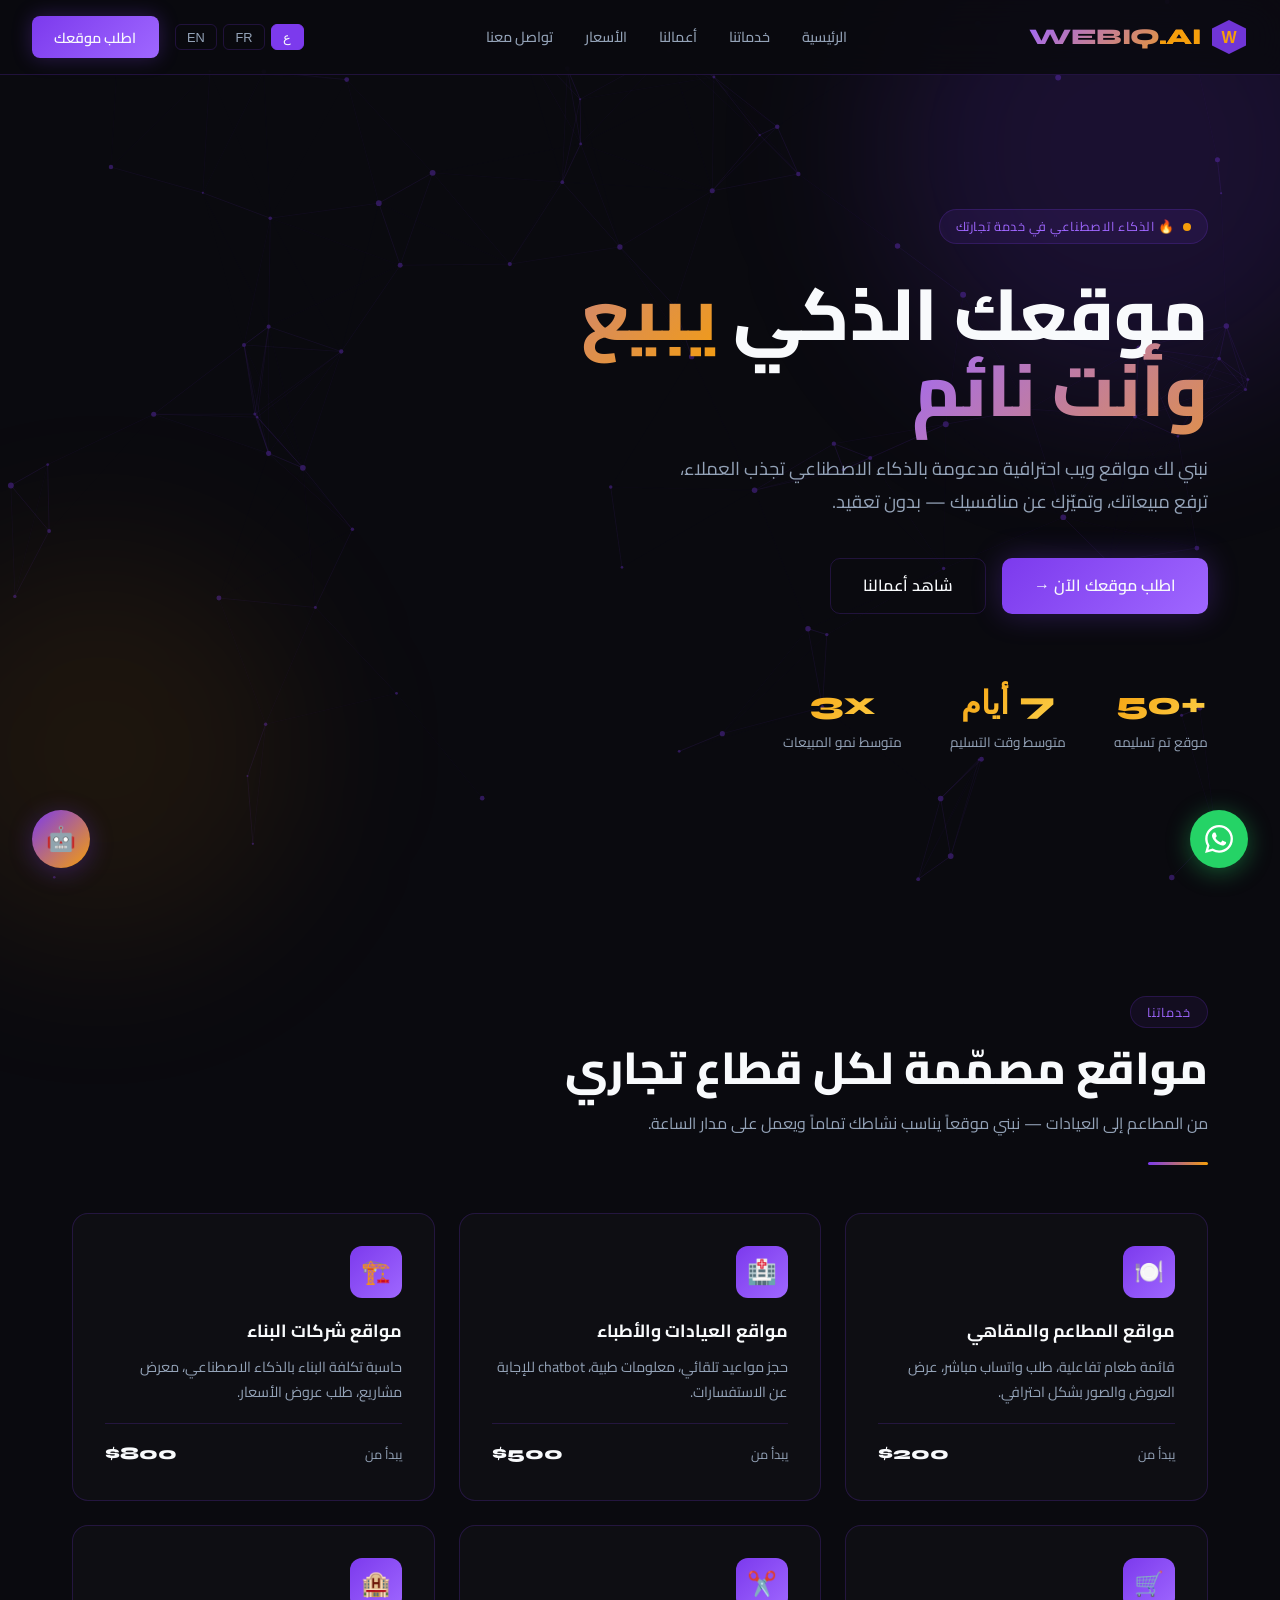
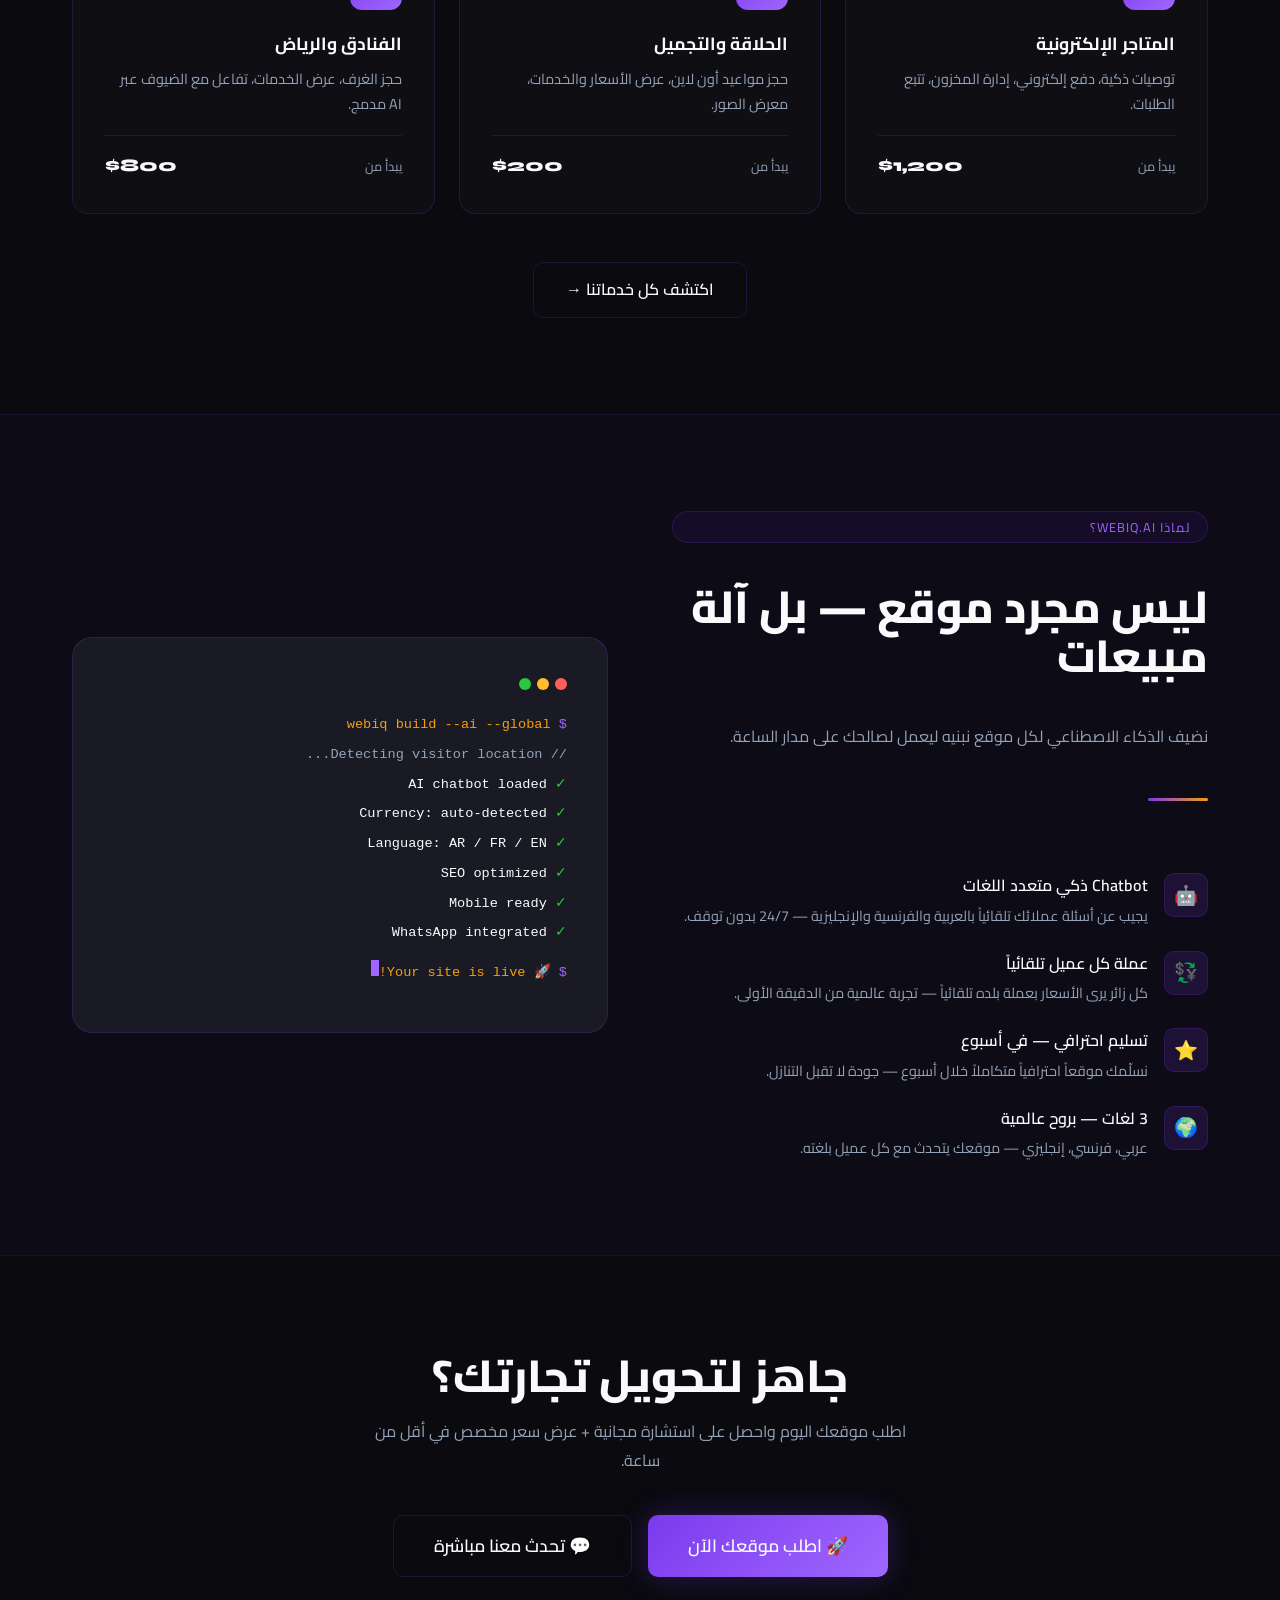
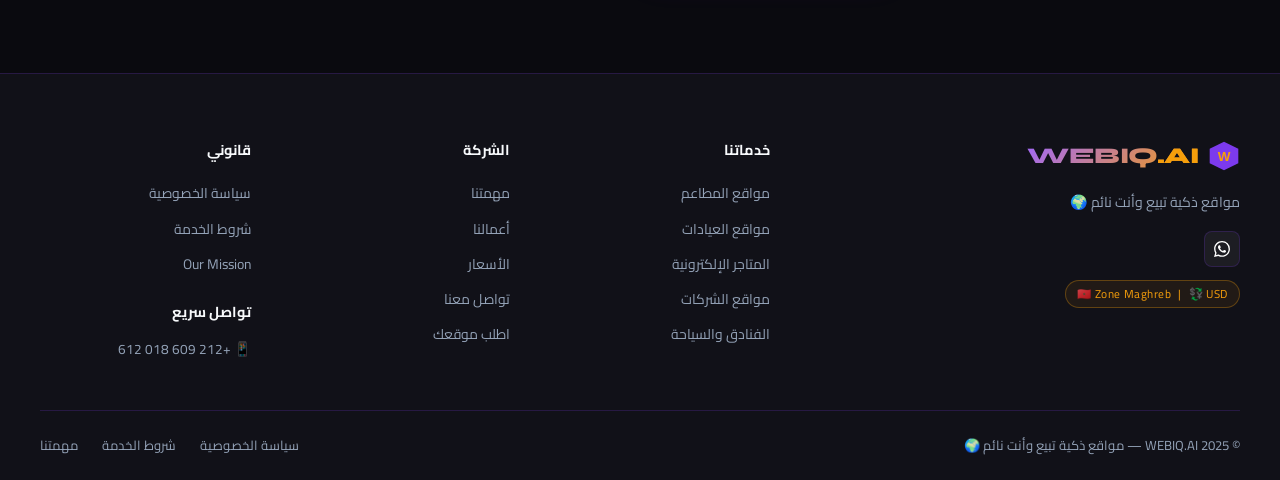
==== commit bb9fc6ac: "Update index.html" ====
--- a/index.html
+++ b/index.html
@@ -16,6 +16,8 @@
 <meta name="twitter:description" content="Professional AI-powered websites for businesses worldwide. Trilingual, AI chatbot, smart pricing. From $200.">
 
 <!-- Canonical — thewebiq.pro is the real domain -->
+<!-- Google Search Console Verification -->
+<meta name="google-site-verification" content="zmqb55OY4A6p_AzFPjoyrocYQlhgOhpGO5wYU2Ox4R4" />
 <link rel="canonical" href="https://thewebiq.pro/">
 
 <!-- hreflang for multilingual SEO -->
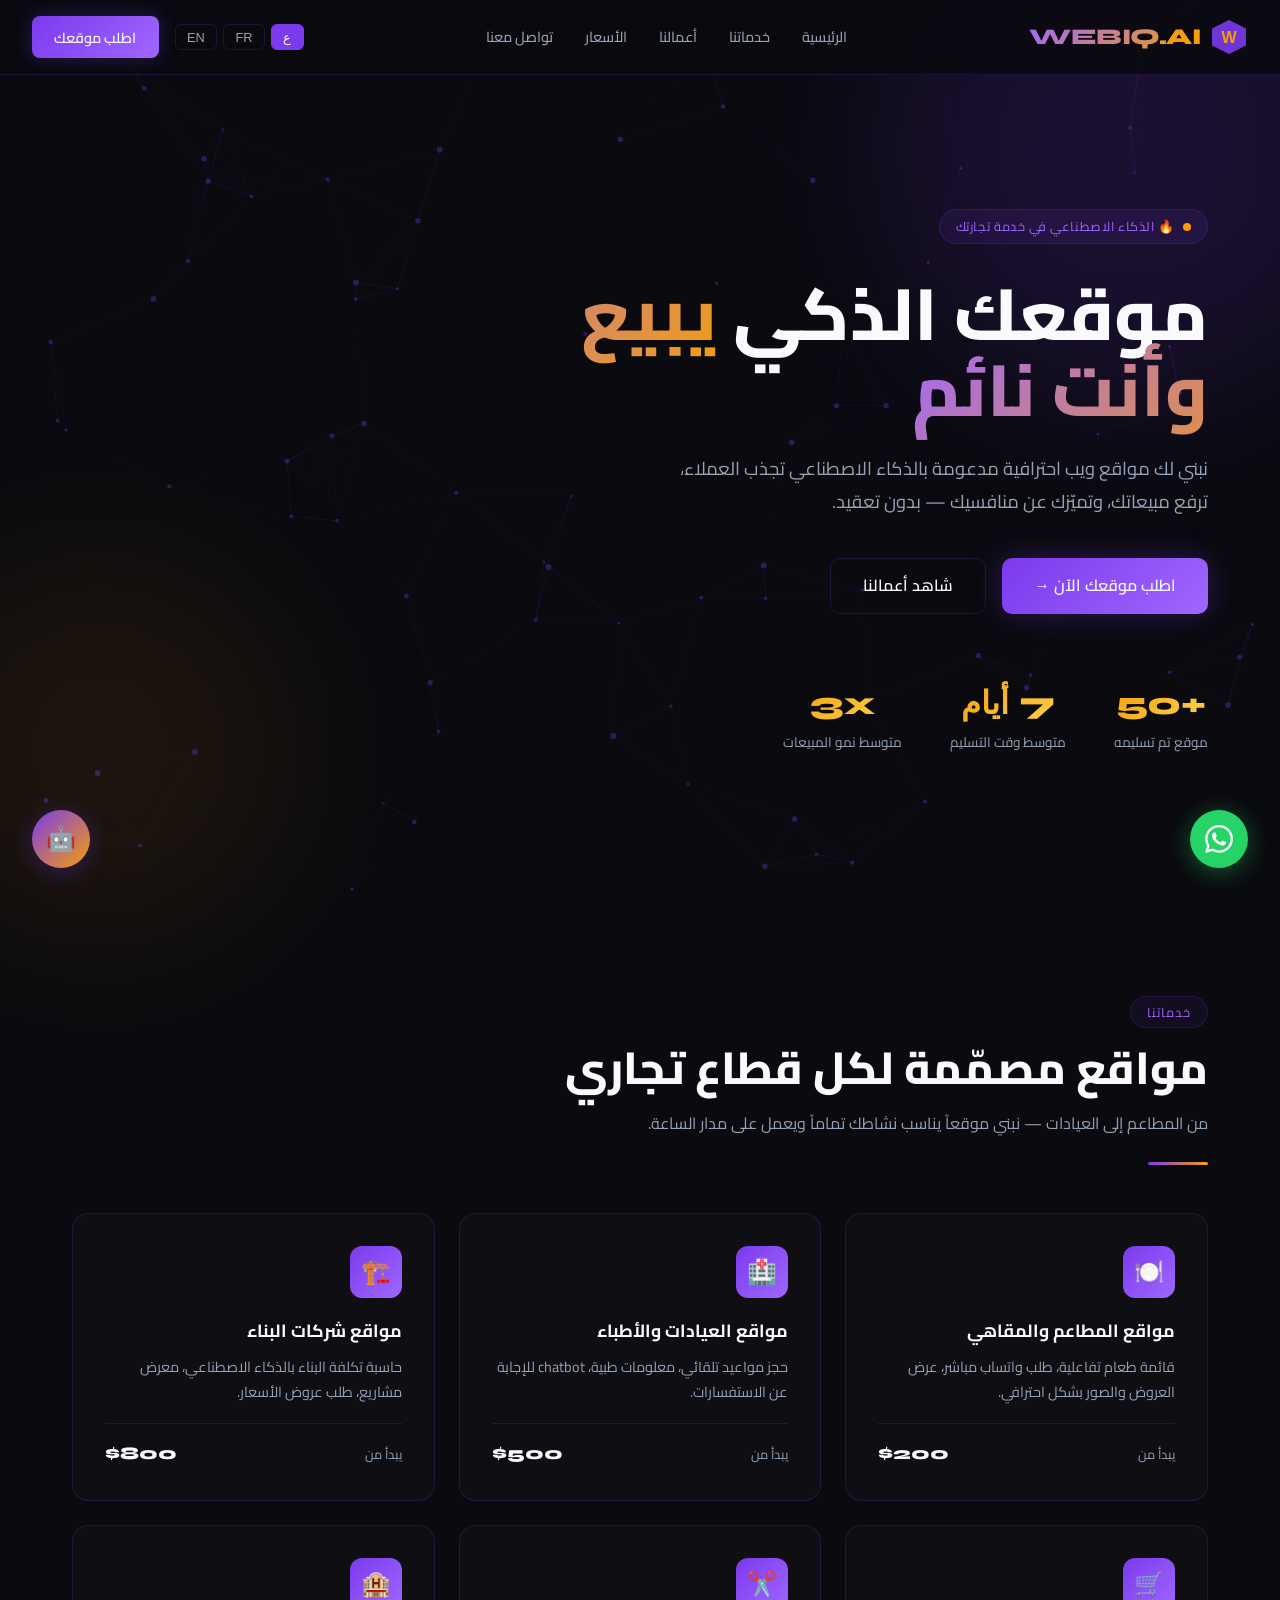
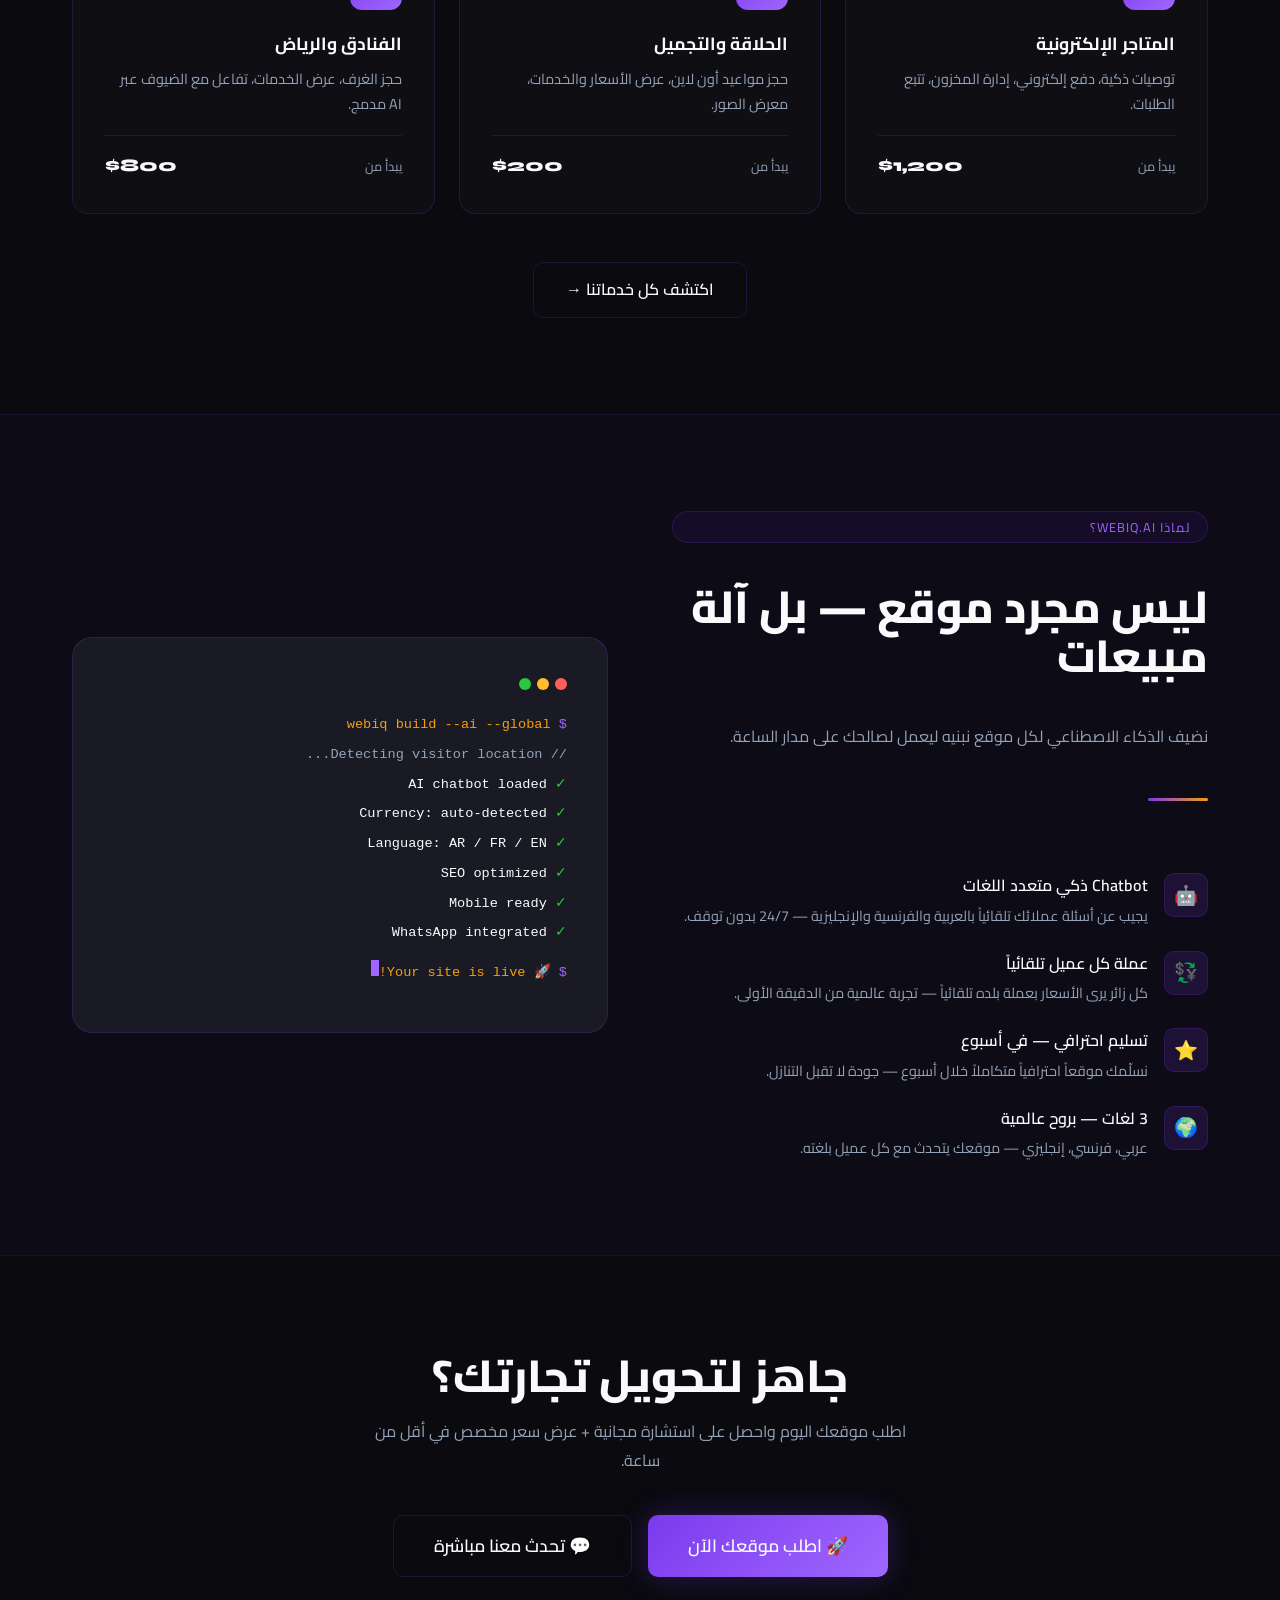
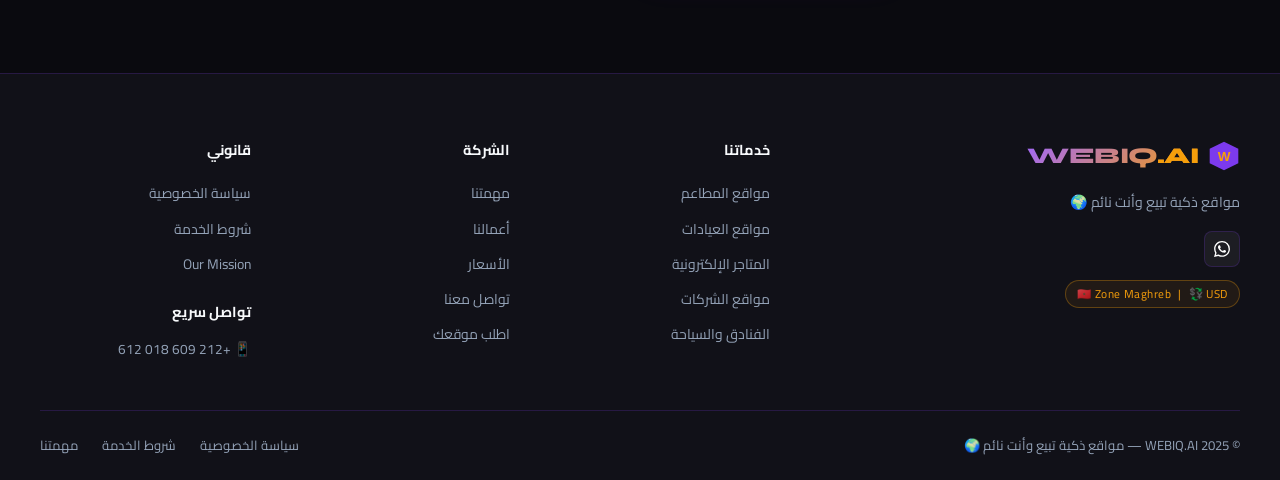
==== commit 5a007252: "webiq_v8_webandmobile webiq_v8_webandmobile" ====
--- a/index.html
+++ b/index.html
@@ -2,7 +2,16 @@
 <html lang="ar" dir="rtl">
 <head>
 <meta charset="UTF-8">
-<meta name="viewport" content="width=device-width, initial-scale=1.0">
+<meta name="viewport" content="width=device-width, initial-scale=1.0, maximum-scale=5.0">
+<meta name="theme-color" content="#08080E">
+<meta name="apple-mobile-web-app-capable" content="yes">
+<meta name="apple-mobile-web-app-status-bar-style" content="black-translucent">
+<style>
+/* Touch optimization */
+a, button { -webkit-tap-highlight-color: rgba(124,58,237,0.2); touch-action: manipulation; }
+img { max-width: 100%; height: auto; }
+* { -webkit-text-size-adjust: 100%; }
+</style>
 <title>WEBIQ.AI — Smart AI Websites That Sell While You Sleep</title>
 <meta name="description" content="WEBIQ.AI builds professional AI-powered websites for businesses worldwide. Trilingual (AR/FR/EN), AI chatbot, smart booking, and automatic local currency display.">
 <meta name="keywords" content="AI website, site web IA, موقع ذكاء اصطناعي, Maroc, Morocco, web design, chatbot, booking">
--- a/style.css
+++ b/style.css
@@ -532,6 +532,48 @@
   .hero-stats { gap:1.5rem; }
   .chat-box { width:280px; }
   .price-card.featured::after { display:none; }
+
+  /* HERO */
+  .hero-content { max-width:100%; text-align:center; }
+  .hero h1 { font-size:2.2rem; line-height:1.2; }
+  .hero p { font-size:0.95rem; }
+  .hero-actions { justify-content:center; flex-direction:column; align-items:center; gap:0.8rem; }
+  .hero-actions a { width:100%; max-width:320px; text-align:center; justify-content:center; }
+  .hero-stats { justify-content:center; gap:1.5rem; flex-wrap:wrap; }
+  .stat-num { font-size:1.8rem; }
+
+  /* SECTIONS */
+  .section-wrap { padding:3.5rem 1.2rem; }
+  .section-title { font-size:1.5rem; }
+  .services-grid { grid-template-columns:1fr; gap:1rem; }
+  .pricing-grid { grid-template-columns:1fr; gap:1rem; }
+
+  /* NAV */
+  .nav-inner { padding:1rem 1.2rem; }
+  .logo-text { font-size:1.1rem; }
+
+  /* TERMINAL */
+  .why-visual { display:none; }
+
+  /* CHAT */
+  .chat-box { width:calc(100vw - 2rem); right:0; left:0; margin:0 1rem; bottom:70px; }
+  .chat-trigger { bottom:1rem; right:1rem; }
+
+  /* FOOTER */
+  .footer-bottom { flex-direction:column; text-align:center; }
+  .footer-legal { justify-content:center; flex-wrap:wrap; gap:1rem; }
+}
+
+@media(max-width:480px){
+  .hero h1 { font-size:1.8rem; }
+  .section-title { font-size:1.3rem; }
+  .section-wrap { padding:2.5rem 1rem; }
+  .hero-stats { flex-direction:column; align-items:center; gap:1rem; }
+  .stat-num { font-size:1.6rem; }
+  .footer-grid { grid-template-columns:1fr; }
+  .price-card { padding:1.5rem 1.2rem; }
+  .service-card { padding:1.5rem 1.2rem; }
+  .btn-primary, .btn-secondary { font-size:0.9rem; padding:0.75rem 1.5rem; }
 }
 
 /* ═══ SMART CURRENCY ═══ */
